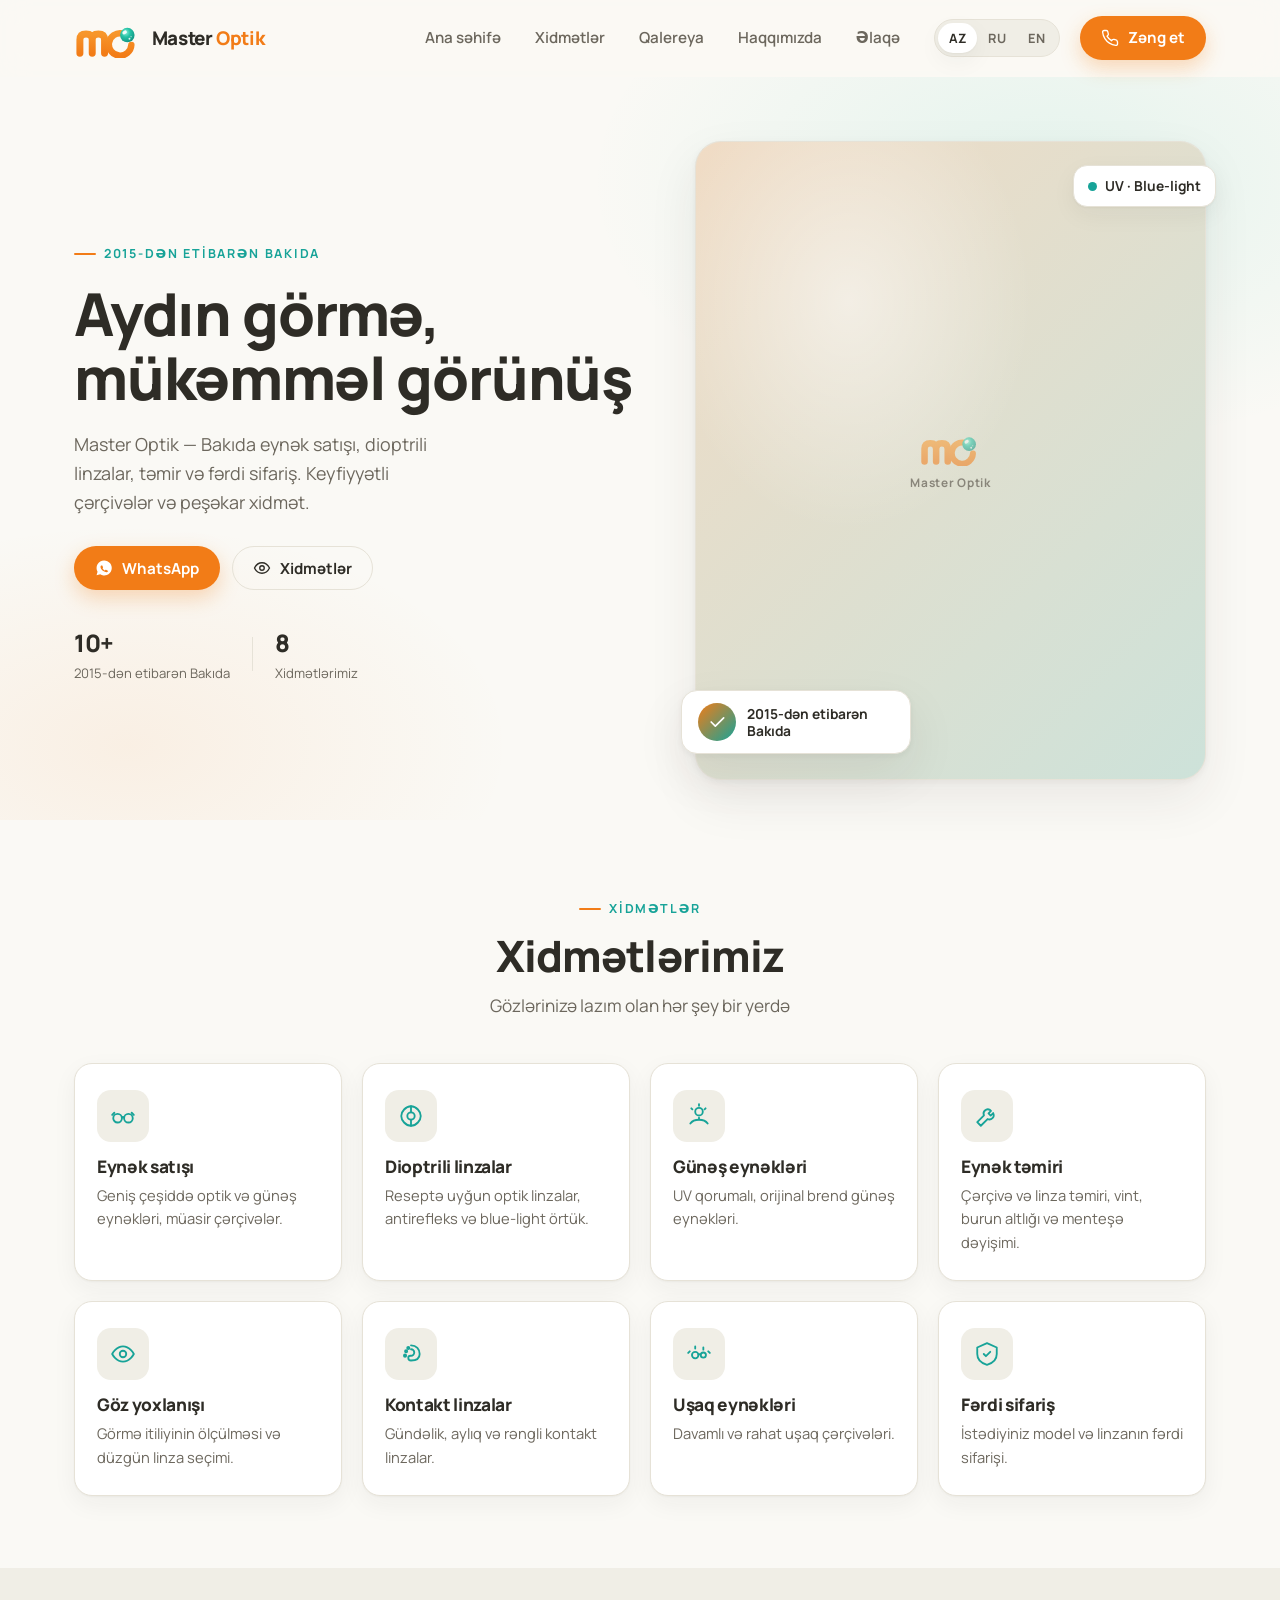
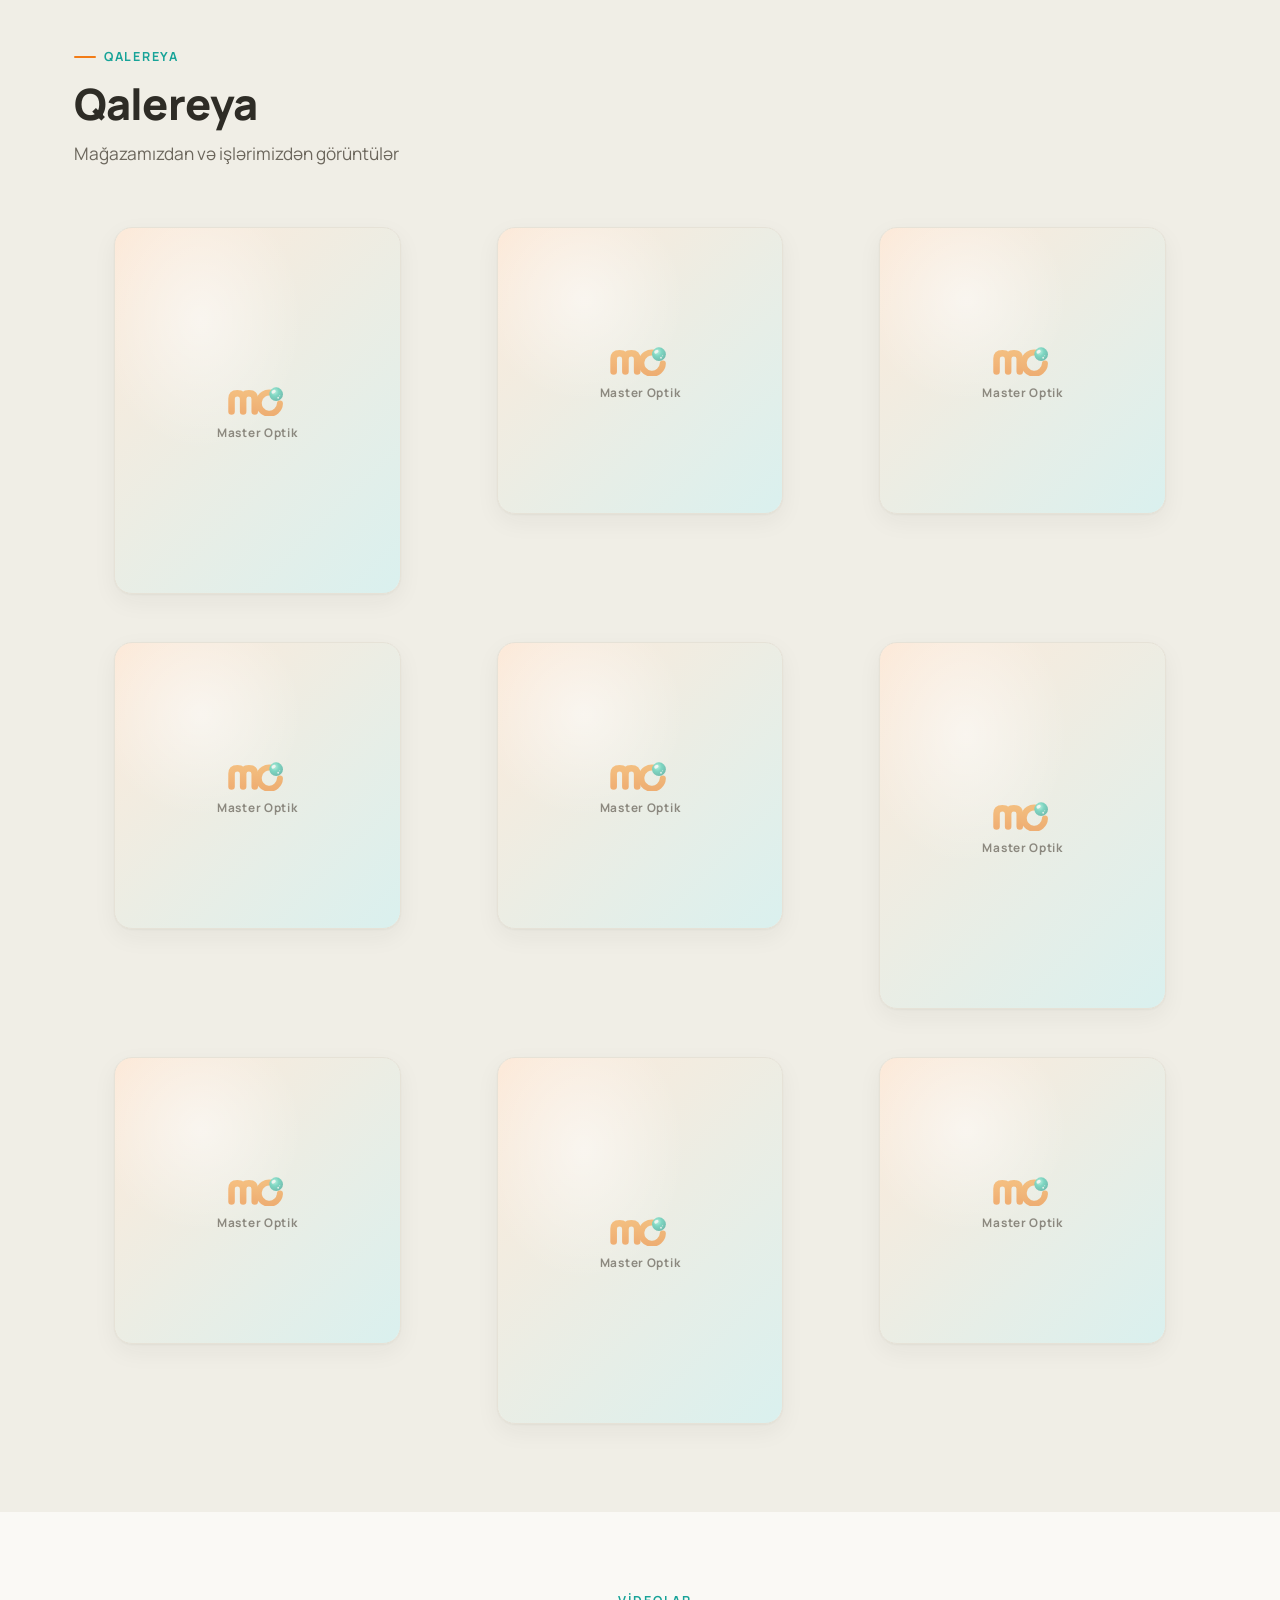
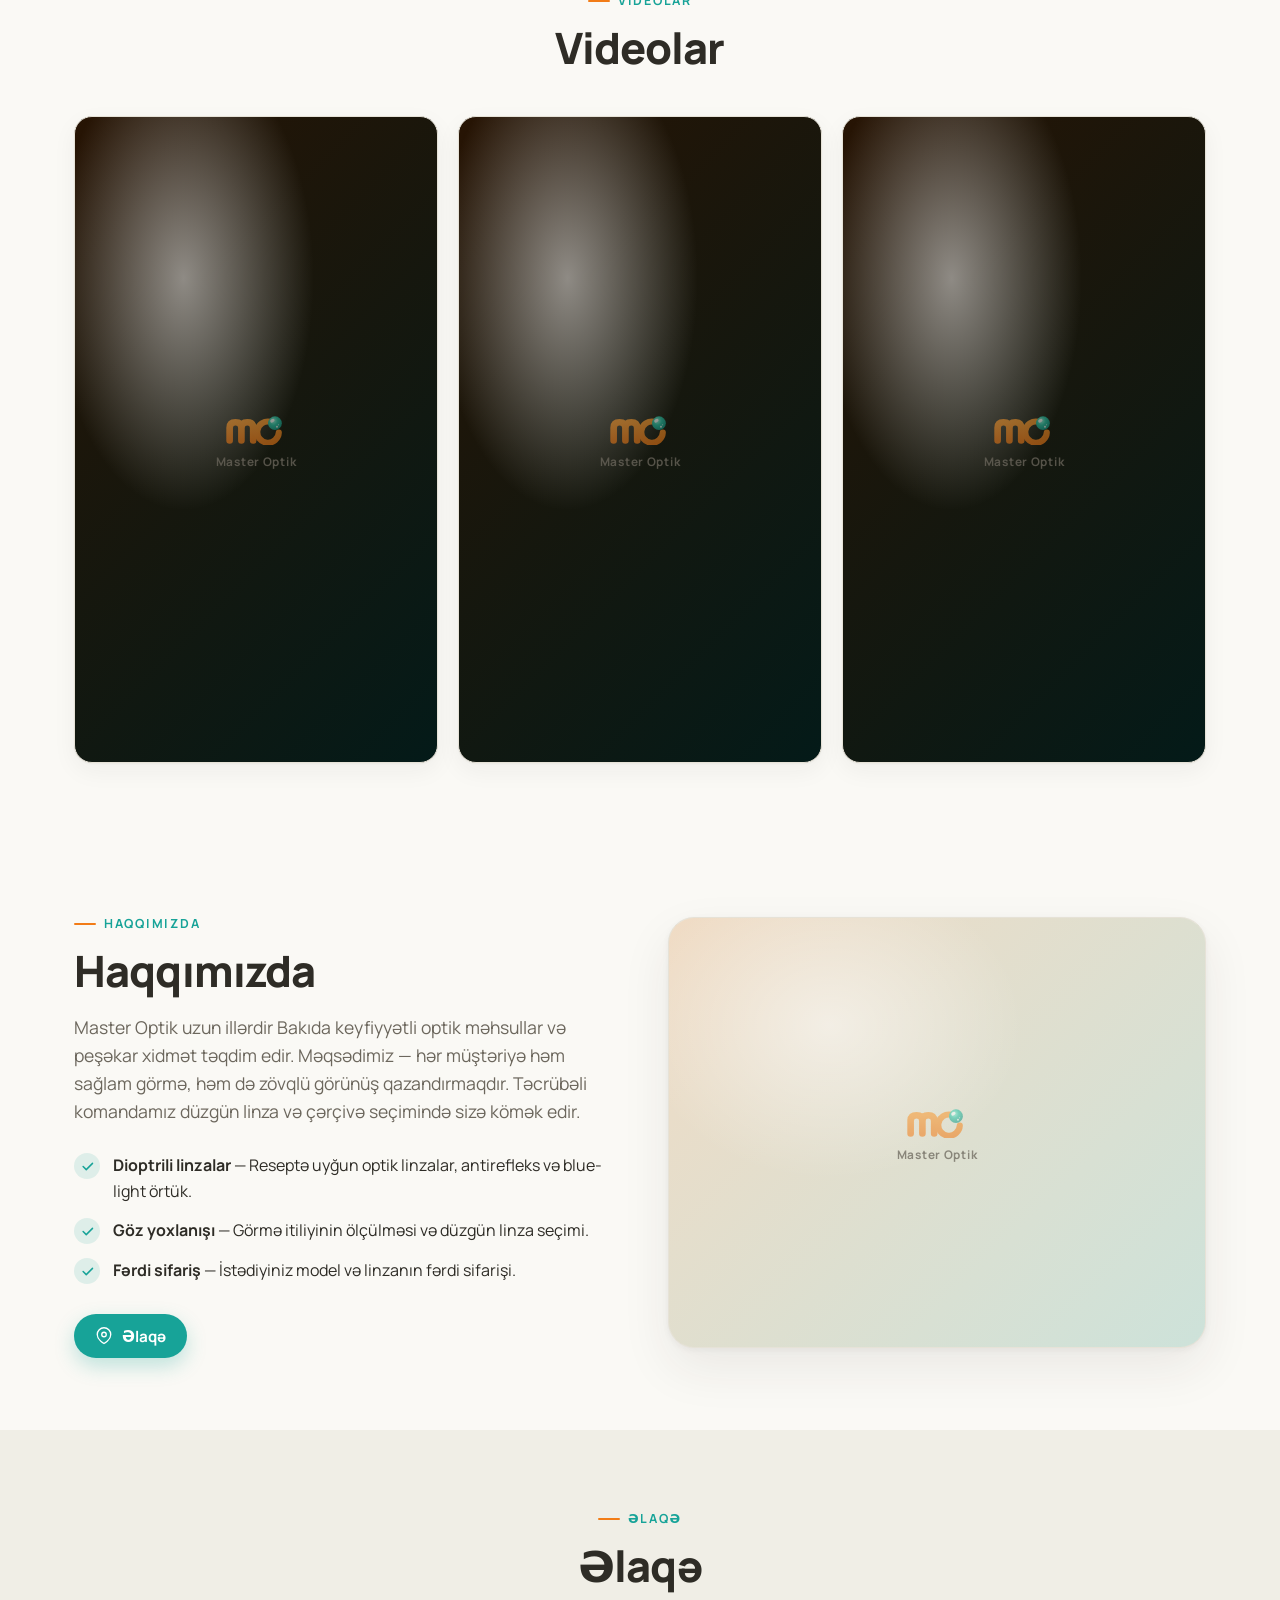
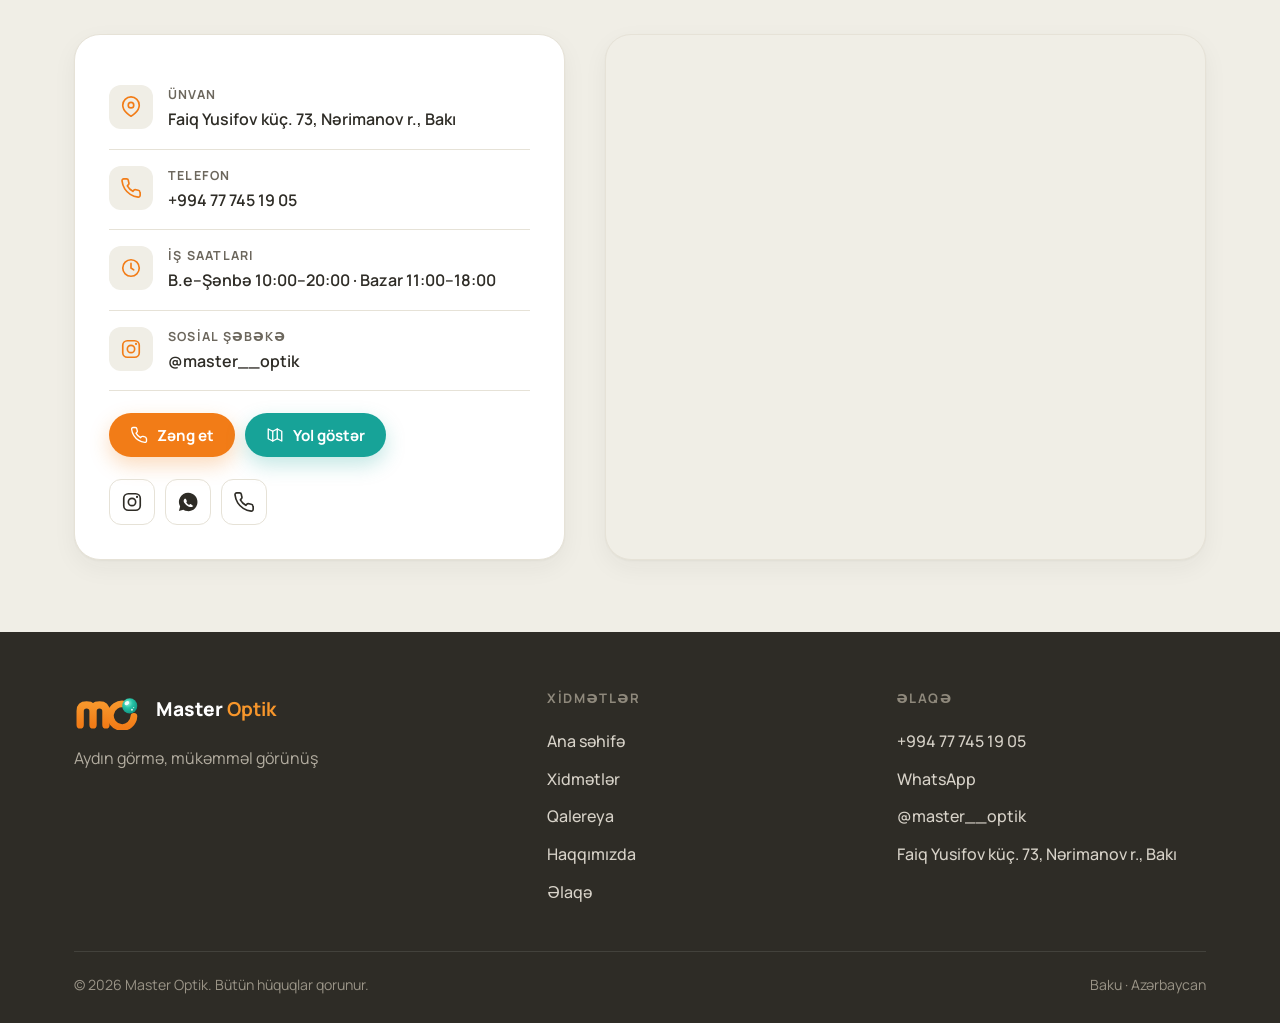
==== d1/index.html @ 8e609824 "Add five trilingual design directions using the new logo Five distinct self-contained designs (d1 wa" ====
<!doctype html>
<html lang="az">
<head>
<meta charset="utf-8">
<meta name="viewport" content="width=device-width, initial-scale=1">
<title>Master Optik — Aydın görmə, mükəmməl görünüş</title>
<meta name="description" content="Master Optik — Bakıda eynək satışı, dioptrili linzalar, təmir və fərdi sifariş.">
<link rel="icon" href="../images/logo.svg" type="image/svg+xml">
<link rel="preconnect" href="https://fonts.googleapis.com">
<link rel="preconnect" href="https://fonts.gstatic.com" crossorigin>
<link href="https://fonts.googleapis.com/css2?family=Manrope:wght@400;500;600;700;800&display=swap" rel="stylesheet">
<style>
  :root{
    --cream:#faf9f5;
    --cream-2:#f0eee6;
    --card:#ffffff;
    --ink:#2e2c26;
    --ink-soft:#6c675d;
    --line:#e6e2d7;
    --orange:#f27c17;
    --orange-2:#f7962b;
    --teal:#17a398;
    --teal-2:#26c3a6;
    --radius:18px;
    --radius-lg:26px;
    --shadow:0 1px 2px rgba(46,44,38,.04), 0 8px 24px rgba(46,44,38,.05);
    --shadow-lg:0 2px 6px rgba(46,44,38,.05), 0 20px 50px rgba(46,44,38,.08);
    --maxw:1180px;
    --ease:cubic-bezier(.22,.61,.36,1);
  }
  *{box-sizing:border-box}
  html{scroll-behavior:smooth}
  body{
    margin:0;
    font-family:"Manrope",system-ui,-apple-system,Segoe UI,Roboto,sans-serif;
    background:var(--cream);
    color:var(--ink);
    line-height:1.6;
    -webkit-font-smoothing:antialiased;
    text-rendering:optimizeLegibility;
    overflow-x:hidden;
  }
  a{color:inherit;text-decoration:none}
  img{max-width:100%;display:block}
  h1,h2,h3{margin:0;font-weight:800;letter-spacing:-.02em;line-height:1.08}
  p{margin:0}
  .wrap{max-width:var(--maxw);margin:0 auto;padding:0 24px}
  .eyebrow{
    display:inline-flex;align-items:center;gap:8px;
    font-size:.78rem;font-weight:700;letter-spacing:.14em;text-transform:uppercase;
    color:var(--teal);
  }
  .eyebrow::before{content:"";width:22px;height:2px;border-radius:2px;background:var(--orange)}
  :focus-visible{outline:3px solid var(--teal);outline-offset:2px;border-radius:6px}

  /* ---------- Buttons ---------- */
  .btn{
    display:inline-flex;align-items:center;gap:9px;
    font-weight:700;font-size:.95rem;
    padding:12px 20px;border-radius:999px;border:1px solid transparent;
    cursor:pointer;transition:transform .25s var(--ease),box-shadow .25s var(--ease),background .25s,color .25s,border-color .25s;
    white-space:nowrap;line-height:1;
  }
  .btn svg{width:18px;height:18px;flex:none}
  .btn-primary{background:var(--orange);color:#fff;box-shadow:0 8px 20px rgba(242,124,23,.28)}
  .btn-primary:hover{background:var(--orange-2);transform:translateY(-2px);box-shadow:0 12px 26px rgba(242,124,23,.34)}
  .btn-ghost{background:transparent;color:var(--ink);border-color:var(--line)}
  .btn-ghost:hover{border-color:var(--teal);color:var(--teal);transform:translateY(-2px)}
  .btn-teal{background:var(--teal);color:#fff;box-shadow:0 8px 20px rgba(23,163,152,.26)}
  .btn-teal:hover{background:var(--teal-2);transform:translateY(-2px)}

  /* ---------- Header ---------- */
  header.site{
    position:sticky;top:0;z-index:100;
    background:rgba(250,249,245,.82);
    backdrop-filter:saturate(180%) blur(14px);
    -webkit-backdrop-filter:saturate(180%) blur(14px);
    border-bottom:1px solid transparent;
    transition:border-color .3s,box-shadow .3s,padding .3s;
  }
  header.site.scrolled{border-color:var(--line);box-shadow:0 4px 20px rgba(46,44,38,.05)}
  .bar{display:flex;align-items:center;gap:20px;height:76px;transition:height .3s var(--ease)}
  header.site.scrolled .bar{height:64px}
  .brand{display:flex;align-items:center;gap:11px;flex:none}
  .brand img{height:40px;width:auto;transition:height .3s var(--ease)}
  header.site.scrolled .brand img{height:34px}
  .brand .name{font-weight:800;font-size:1.18rem;letter-spacing:-.02em}
  .brand .name b{color:var(--orange);font-weight:800}
  nav.main{display:flex;gap:6px;margin-left:auto}
  nav.main a{
    padding:9px 14px;border-radius:999px;font-weight:600;font-size:.95rem;color:var(--ink-soft);
    transition:color .2s,background .2s;
  }
  nav.main a:hover{color:var(--ink);background:var(--cream-2)}
  .langs{display:inline-flex;background:var(--cream-2);border:1px solid var(--line);border-radius:999px;padding:3px}
  .langs button{
    border:0;background:transparent;color:var(--ink-soft);
    font-family:inherit;font-weight:700;font-size:.8rem;letter-spacing:.03em;
    padding:6px 11px;border-radius:999px;cursor:pointer;transition:color .2s,background .2s;
  }
  .langs button[aria-pressed="true"]{background:#fff;color:var(--ink);box-shadow:var(--shadow)}
  .header-cta{display:inline-flex;gap:8px}
  .menu-toggle{display:none;background:transparent;border:1px solid var(--line);border-radius:12px;width:44px;height:44px;cursor:pointer;color:var(--ink)}
  .menu-toggle svg{width:22px;height:22px;margin:auto}

  /* ---------- Hero ---------- */
  .hero{padding:64px 0 40px;position:relative}
  .hero::before{
    content:"";position:absolute;inset:0;z-index:-1;
    background:
      radial-gradient(60% 60% at 82% 14%, rgba(38,195,166,.10), transparent 60%),
      radial-gradient(50% 50% at 10% 90%, rgba(242,124,23,.08), transparent 60%);
  }
  .hero-grid{display:grid;grid-template-columns:1.05fr .95fr;gap:56px;align-items:center}
  .hero h1{font-size:clamp(2.3rem,5vw,3.7rem);margin:18px 0 0}
  .hero .sub{font-size:clamp(1.02rem,1.4vw,1.16rem);color:var(--ink-soft);max-width:34ch;margin:20px 0 0}
  .hero-actions{display:flex;flex-wrap:wrap;gap:12px;margin-top:30px}
  .trust{display:flex;align-items:center;gap:22px;margin-top:34px;flex-wrap:wrap}
  .trust .item{display:flex;flex-direction:column}
  .trust .num{font-size:1.5rem;font-weight:800;letter-spacing:-.02em}
  .trust .lab{font-size:.82rem;color:var(--ink-soft)}
  .trust .divider{width:1px;height:34px;background:var(--line)}

  .hero-figure{position:relative}
  .hero-frame{
    position:relative;border-radius:var(--radius-lg);overflow:hidden;
    background:var(--cream-2);border:1px solid var(--line);box-shadow:var(--shadow-lg);
    aspect-ratio:4/5;
  }
  .hero-frame img{width:100%;height:100%;object-fit:cover}
  .badge{
    position:absolute;left:-14px;bottom:26px;z-index:3;
    background:#fff;border:1px solid var(--line);border-radius:16px;
    padding:12px 16px;box-shadow:var(--shadow-lg);
    display:flex;align-items:center;gap:11px;max-width:230px;
  }
  .badge .dot{width:38px;height:38px;border-radius:50%;flex:none;display:grid;place-items:center;
    background:linear-gradient(135deg,var(--orange),var(--teal));color:#fff}
  .badge .dot svg{width:20px;height:20px}
  .badge .txt{font-size:.86rem;font-weight:700;line-height:1.25}
  .float-chip{
    position:absolute;right:-10px;top:24px;z-index:3;
    background:#fff;border:1px solid var(--line);border-radius:14px;padding:9px 14px;
    box-shadow:var(--shadow);display:flex;align-items:center;gap:8px;font-weight:700;font-size:.86rem;
  }
  .float-chip .g{width:9px;height:9px;border-radius:50%;background:var(--teal)}

  /* ---------- Section shell ---------- */
  section{padding:72px 0}
  .sec-head{max-width:640px;margin-bottom:44px}
  .sec-head h2{font-size:clamp(1.9rem,3.4vw,2.7rem);margin:14px 0 0}
  .sec-head .lead{color:var(--ink-soft);font-size:1.08rem;margin-top:12px}
  .sec-head.center{margin-left:auto;margin-right:auto;text-align:center}
  .sec-head.center .eyebrow{justify-content:center}

  /* ---------- Services ---------- */
  .svc-grid{display:grid;grid-template-columns:repeat(4,1fr);gap:20px}
  .svc{
    background:var(--card);border:1px solid var(--line);border-radius:var(--radius);
    padding:26px 22px;box-shadow:var(--shadow);
    transition:transform .3s var(--ease),box-shadow .3s var(--ease),border-color .3s;
  }
  .svc:hover{transform:translateY(-5px);box-shadow:var(--shadow-lg);border-color:#d9d4c6}
  .svc .ic{
    width:52px;height:52px;border-radius:14px;display:grid;place-items:center;margin-bottom:16px;
    background:var(--cream-2);color:var(--teal);transition:background .3s,color .3s;
  }
  .svc:hover .ic{background:var(--teal);color:#fff}
  .svc:nth-child(4n+2):hover .ic,.svc:nth-child(4n):hover .ic{background:var(--orange)}
  .svc .ic svg{width:26px;height:26px}
  .svc h3{font-size:1.08rem;margin-bottom:7px}
  .svc p{font-size:.92rem;color:var(--ink-soft)}

  /* ---------- Gallery ---------- */
  .gallery{background:var(--cream-2)}
  .g-grid{display:grid;grid-template-columns:repeat(3,1fr);gap:16px}
  .g-item{
    position:relative;border-radius:var(--radius);overflow:hidden;background:#fff;
    border:1px solid var(--line);aspect-ratio:1/1;box-shadow:var(--shadow);
  }
  .g-item:nth-child(1),.g-item:nth-child(6),.g-item:nth-child(8){aspect-ratio:1/1.28}
  .g-item img{width:100%;height:100%;object-fit:cover;transition:transform .55s var(--ease)}
  .g-item:hover img{transform:scale(1.06)}

  /* ---------- Reels ---------- */
  .reels-grid{display:grid;grid-template-columns:repeat(3,1fr);gap:20px}
  .reel{
    position:relative;border-radius:var(--radius);overflow:hidden;background:#000;
    border:1px solid var(--line);aspect-ratio:9/16;box-shadow:var(--shadow);
  }
  .reel video{width:100%;height:100%;object-fit:cover;display:block;background:#000}

  /* ---------- About ---------- */
  .about-grid{display:grid;grid-template-columns:1fr 1fr;gap:56px;align-items:center}
  .about-copy p{color:var(--ink-soft);font-size:1.1rem;margin-top:18px}
  .about-points{display:flex;flex-direction:column;gap:14px;margin-top:28px}
  .about-points .pt{display:flex;gap:13px;align-items:flex-start}
  .about-points .tick{width:26px;height:26px;border-radius:50%;flex:none;display:grid;place-items:center;
    background:rgba(23,163,152,.12);color:var(--teal)}
  .about-points .tick svg{width:15px;height:15px}
  .about-points .pt b{font-weight:700}
  .about-visual{
    border-radius:var(--radius-lg);overflow:hidden;border:1px solid var(--line);
    box-shadow:var(--shadow-lg);aspect-ratio:5/4;background:var(--cream-2);
  }
  .about-visual img{width:100%;height:100%;object-fit:cover}

  /* ---------- Contact ---------- */
  .contact{background:var(--cream-2)}
  .contact-grid{display:grid;grid-template-columns:.9fr 1.1fr;gap:40px;align-items:stretch}
  .contact-card{background:var(--card);border:1px solid var(--line);border-radius:var(--radius-lg);padding:34px;box-shadow:var(--shadow);display:flex;flex-direction:column}
  .info-row{display:flex;gap:15px;padding:16px 0;border-bottom:1px solid var(--line)}
  .info-row:last-of-type{border-bottom:0}
  .info-row .ic{width:44px;height:44px;border-radius:12px;flex:none;display:grid;place-items:center;
    background:var(--cream-2);color:var(--orange)}
  .info-row .ic svg{width:22px;height:22px}
  .info-row .k{font-size:.78rem;text-transform:uppercase;letter-spacing:.1em;color:var(--ink-soft);font-weight:700}
  .info-row .v{font-weight:600;margin-top:2px}
  .info-row .v a:hover{color:var(--teal)}
  .contact-actions{display:flex;gap:10px;flex-wrap:wrap;margin-top:22px}
  .map-wrap{border-radius:var(--radius-lg);overflow:hidden;border:1px solid var(--line);box-shadow:var(--shadow);min-height:420px;background:var(--cream-2)}
  .map-wrap iframe{width:100%;height:100%;min-height:420px;border:0;display:block;filter:grayscale(.15)}
  .socials{display:flex;gap:10px;margin-top:auto;padding-top:22px}
  .socials a{width:46px;height:46px;border-radius:12px;display:grid;place-items:center;border:1px solid var(--line);color:var(--ink);transition:transform .25s var(--ease),color .25s,border-color .25s}
  .socials a:hover{color:var(--teal);border-color:var(--teal);transform:translateY(-3px)}
  .socials a svg{width:22px;height:22px}

  /* ---------- Footer ---------- */
  footer.site{background:var(--ink);color:#e9e6de;padding:56px 0 26px}
  .foot-grid{display:grid;grid-template-columns:1.4fr 1fr 1fr;gap:40px;align-items:start}
  .foot-brand{display:flex;align-items:center;gap:12px;margin-bottom:16px}
  .foot-brand img{height:42px}
  .foot-brand .name{font-weight:800;font-size:1.2rem;color:#fff}
  .foot-brand .name b{color:var(--orange-2)}
  footer.site .tag{color:#b3ada0;max-width:32ch}
  .foot-col h4{font-size:.82rem;text-transform:uppercase;letter-spacing:.12em;color:#8f897c;margin:0 0 14px;font-weight:700}
  .foot-col a{display:block;color:#d7d2c8;padding:6px 0;font-weight:500;transition:color .2s}
  .foot-col a:hover{color:var(--teal-2)}
  .foot-bottom{border-top:1px solid rgba(255,255,255,.1);margin-top:40px;padding-top:22px;
    display:flex;justify-content:space-between;gap:14px;flex-wrap:wrap;color:#9a948780;font-size:.88rem}
  .foot-bottom span{color:#9a9487}

  /* ---------- Placeholder tiles ---------- */
  .ph{
    position:relative;width:100%;height:100%;
    background:linear-gradient(135deg,rgba(242,124,23,.16),rgba(23,163,152,.16));
    display:grid;place-items:center;overflow:hidden;
  }
  .ph::after{content:"";position:absolute;inset:0;background:
    radial-gradient(60% 60% at 30% 25%,rgba(255,255,255,.5),transparent 60%)}
  .ph .pin{position:relative;z-index:1;display:flex;flex-direction:column;align-items:center;gap:8px;padding:16px;text-align:center}
  .ph .pin img{height:38px;width:auto;opacity:.55}
  .ph .pin span{font-size:.74rem;font-weight:700;letter-spacing:.06em;color:var(--ink-soft);opacity:.75}

  /* ---------- Reveal ---------- */
  .reveal{opacity:0;transform:translateY(22px);transition:opacity .7s var(--ease),transform .7s var(--ease)}
  .reveal.in{opacity:1;transform:none}

  /* ---------- Responsive ---------- */
  @media (max-width:980px){
    .hero-grid{grid-template-columns:1fr;gap:40px}
    .hero-figure{max-width:440px;margin:0 auto}
    .about-grid{grid-template-columns:1fr;gap:34px}
    .contact-grid{grid-template-columns:1fr}
    .svc-grid{grid-template-columns:repeat(2,1fr)}
    .foot-grid{grid-template-columns:1fr 1fr}
  }
  @media (max-width:820px){
    nav.main,.header-cta{display:none}
    nav.main.open{
      display:flex;flex-direction:column;position:absolute;top:100%;left:0;right:0;
      background:var(--cream);border-bottom:1px solid var(--line);padding:14px 24px 20px;gap:4px;
      box-shadow:0 20px 40px rgba(46,44,38,.1);
    }
    nav.main.open a{padding:12px 14px}
    .menu-toggle{display:grid;place-items:center;margin-left:auto}
    .bar{gap:12px}
  }
  @media (max-width:560px){
    .wrap{padding:0 18px}
    section{padding:52px 0}
    .hero{padding:40px 0 20px}
    .svc-grid{grid-template-columns:1fr}
    .g-grid{grid-template-columns:repeat(2,1fr)}
    .g-item:nth-child(1),.g-item:nth-child(6),.g-item:nth-child(8){aspect-ratio:1/1}
    .reels-grid{grid-template-columns:1fr;max-width:320px;margin:0 auto}
    .foot-grid{grid-template-columns:1fr}
    .trust{gap:16px}
    .badge{left:0}
    .brand .name{display:none}
  }
  @media (prefers-reduced-motion:reduce){
    *{scroll-behavior:auto!important}
    .reveal{opacity:1!important;transform:none!important;transition:none!important}
    .btn:hover,.svc:hover,.g-item:hover img,.socials a:hover{transform:none!important}
    .g-item:hover img{transform:none}
  }
</style>
</head>
<body>

<!-- ============ HEADER ============ -->
<header class="site" id="siteHeader">
  <div class="wrap">
    <div class="bar" style="position:relative">
      <a class="brand" href="#home" aria-label="Master Optik">
        <img src="../images/logo.svg" alt="" width="60" height="36">
        <span class="name">Master&nbsp;<b>Optik</b></span>
      </a>

      <nav class="main" id="nav" aria-label="Main">
        <a href="#home" data-i18n="nav_home">Ana səhifə</a>
        <a href="#services" data-i18n="nav_services">Xidmətlər</a>
        <a href="#gallery" data-i18n="nav_gallery">Qalereya</a>
        <a href="#about" data-i18n="nav_about">Haqqımızda</a>
        <a href="#contact" data-i18n="nav_contact">Əlaqə</a>
      </nav>

      <div class="langs" role="group" aria-label="Language">
        <button type="button" data-lang="az" data-i18n="lang_name">AZ</button>
        <button type="button" data-lang="ru" data-i18n="lang_name">RU</button>
        <button type="button" data-lang="en" data-i18n="lang_name">EN</button>
      </div>

      <div class="header-cta">
        <a class="btn btn-primary" href="tel:+994777451905">
          <svg viewBox="0 0 24 24" fill="none" stroke="currentColor" stroke-width="1.8" stroke-linecap="round" stroke-linejoin="round"><path d="M22 16.9v3a2 2 0 0 1-2.2 2 19.8 19.8 0 0 1-8.6-3 19.5 19.5 0 0 1-6-6 19.8 19.8 0 0 1-3-8.6A2 2 0 0 1 4.1 2h3a2 2 0 0 1 2 1.7c.1.9.3 1.8.6 2.6a2 2 0 0 1-.5 2.1L8 9.6a16 16 0 0 0 6 6l1.2-1.2a2 2 0 0 1 2.1-.5c.8.3 1.7.5 2.6.6a2 2 0 0 1 1.7 2Z"/></svg>
          <span data-i18n="cta_call">Zəng et</span>
        </a>
      </div>

      <button class="menu-toggle" id="menuToggle" aria-label="Menu" aria-expanded="false" aria-controls="nav">
        <svg viewBox="0 0 24 24" fill="none" stroke="currentColor" stroke-width="2" stroke-linecap="round"><path d="M4 7h16M4 12h16M4 17h16"/></svg>
      </button>
    </div>
  </div>
</header>

<main>
<!-- ============ HERO ============ -->
<section class="hero" id="home">
  <div class="wrap">
    <div class="hero-grid">
      <div class="hero-copy reveal">
        <span class="eyebrow" data-i18n="hero_badge">2015-dən etibarən Bakıda</span>
        <h1 data-i18n="hero_title">Aydın görmə, mükəmməl görünüş</h1>
        <p class="sub" data-i18n="hero_sub">Master Optik — Bakıda eynək satışı, dioptrili linzalar, təmir və fərdi sifariş. Keyfiyyətli çərçivələr və peşəkar xidmət.</p>
        <div class="hero-actions">
          <a class="btn btn-primary" href="https://wa.me/994777451905" target="_blank" rel="noopener">
            <svg viewBox="0 0 24 24" fill="currentColor"><path d="M12 2a10 10 0 0 0-8.6 15l-1.3 4.7 4.8-1.3A10 10 0 1 0 12 2Zm5.9 14.1c-.2.7-1.4 1.3-2 1.4-.5.1-1.2.1-1.9-.1-.4-.1-1-.3-1.7-.6a10.6 10.6 0 0 1-4.1-3.6c-.3-.4-.9-1.3-.9-2.4s.6-1.7.8-2c.2-.2.4-.3.7-.3h.5c.2 0 .4 0 .6.5l.8 1.9c.1.2.1.3 0 .5l-.4.6c-.1.2-.3.3-.1.6.5.9 1 1.4 1.7 1.9.4.3.7.5 1.1.7.2.1.4.1.5-.1l.6-.7c.2-.2.3-.2.6-.1l1.8.9c.3.1.4.2.5.3.1.3.1.7-.1 1.2Z"/></svg>
            <span data-i18n="cta_whatsapp">WhatsApp</span>
          </a>
          <a class="btn btn-ghost" href="#services">
            <svg viewBox="0 0 24 24" fill="none" stroke="currentColor" stroke-width="1.8" stroke-linecap="round" stroke-linejoin="round"><circle cx="12" cy="12" r="3"/><path d="M2 12s3.5-7 10-7 10 7 10 7-3.5 7-10 7-10-7-10-7Z"/></svg>
            <span data-i18n="cta_services">Xidmətlər</span>
          </a>
        </div>
        <div class="trust">
          <div class="item"><span class="num">10+</span><span class="lab" data-i18n="hero_badge">2015-dən etibarən Bakıda</span></div>
          <div class="divider" aria-hidden="true"></div>
          <div class="item"><span class="num">8</span><span class="lab" data-i18n="services_title">Xidmətlərimiz</span></div>
        </div>
      </div>

      <div class="hero-figure reveal">
        <div class="hero-frame">
          <img src="../images/hero.jpg" alt="" loading="eager" data-ph="hero">
        </div>
        <div class="badge">
          <span class="dot"><svg viewBox="0 0 24 24" fill="none" stroke="currentColor" stroke-width="2" stroke-linecap="round" stroke-linejoin="round"><path d="m5 12 5 5L20 7"/></svg></span>
          <span class="txt" data-i18n="hero_badge">2015-dən etibarən Bakıda</span>
        </div>
        <div class="float-chip"><span class="g"></span>UV · Blue-light</div>
      </div>
    </div>
  </div>
</section>

<!-- ============ SERVICES ============ -->
<section id="services">
  <div class="wrap">
    <div class="sec-head center reveal">
      <span class="eyebrow" data-i18n="nav_services">Xidmətlər</span>
      <h2 data-i18n="services_title">Xidmətlərimiz</h2>
      <p class="lead" data-i18n="services_sub">Gözlərinizə lazım olan hər şey bir yerdə</p>
    </div>
    <div class="svc-grid" id="svcGrid"></div>
  </div>
</section>

<!-- ============ GALLERY ============ -->
<section class="gallery" id="gallery">
  <div class="wrap">
    <div class="sec-head reveal">
      <span class="eyebrow" data-i18n="nav_gallery">Qalereya</span>
      <h2 data-i18n="gallery_title">Qalereya</h2>
      <p class="lead" data-i18n="gallery_sub">Mağazamızdan və işlərimizdən görüntülər</p>
    </div>
    <div class="g-grid reveal" id="galleryGrid"></div>
  </div>
</section>

<!-- ============ REELS ============ -->
<section id="reels">
  <div class="wrap">
    <div class="sec-head center reveal">
      <span class="eyebrow" data-i18n="reels_title">Videolar</span>
      <h2 data-i18n="reels_title">Videolar</h2>
    </div>
    <div class="reels-grid reveal" id="reelsGrid"></div>
  </div>
</section>

<!-- ============ ABOUT ============ -->
<section class="gallery" id="about" style="background:var(--cream)">
  <div class="wrap">
    <div class="about-grid">
      <div class="about-copy reveal">
        <span class="eyebrow" data-i18n="nav_about">Haqqımızda</span>
        <h2 data-i18n="about_title" style="font-size:clamp(1.9rem,3.4vw,2.7rem);margin-top:14px">Haqqımızda</h2>
        <p data-i18n="about_p">Master Optik uzun illərdir Bakıda keyfiyyətli optik məhsullar və peşəkar xidmət təqdim edir.</p>
        <div class="about-points">
          <div class="pt"><span class="tick"><svg viewBox="0 0 24 24" fill="none" stroke="currentColor" stroke-width="2.4" stroke-linecap="round" stroke-linejoin="round"><path d="m5 12 5 5L20 7"/></svg></span><span><b data-i18n="svc2_t">Dioptrili linzalar</b> — <span data-i18n="svc2_d">Reseptə uyğun optik linzalar, antirefleks və blue-light örtük.</span></span></div>
          <div class="pt"><span class="tick"><svg viewBox="0 0 24 24" fill="none" stroke="currentColor" stroke-width="2.4" stroke-linecap="round" stroke-linejoin="round"><path d="m5 12 5 5L20 7"/></svg></span><span><b data-i18n="svc5_t">Göz yoxlanışı</b> — <span data-i18n="svc5_d">Görmə itiliyinin ölçülməsi və düzgün linza seçimi.</span></span></div>
          <div class="pt"><span class="tick"><svg viewBox="0 0 24 24" fill="none" stroke="currentColor" stroke-width="2.4" stroke-linecap="round" stroke-linejoin="round"><path d="m5 12 5 5L20 7"/></svg></span><span><b data-i18n="svc8_t">Fərdi sifariş</b> — <span data-i18n="svc8_d">İstədiyiniz model və linzanın fərdi sifarişi.</span></span></div>
        </div>
        <div class="hero-actions">
          <a class="btn btn-teal" href="#contact">
            <svg viewBox="0 0 24 24" fill="none" stroke="currentColor" stroke-width="1.8" stroke-linecap="round" stroke-linejoin="round"><path d="M21 10c0 7-9 12-9 12s-9-5-9-12a9 9 0 0 1 18 0Z"/><circle cx="12" cy="10" r="3"/></svg>
            <span data-i18n="nav_contact">Əlaqə</span>
          </a>
        </div>
      </div>
      <div class="about-visual reveal">
        <img src="../images/02.jpg" alt="" loading="lazy" data-ph="about">
      </div>
    </div>
  </div>
</section>

<!-- ============ CONTACT ============ -->
<section class="contact" id="contact">
  <div class="wrap">
    <div class="sec-head center reveal">
      <span class="eyebrow" data-i18n="nav_contact">Əlaqə</span>
      <h2 data-i18n="contact_title">Əlaqə</h2>
    </div>
    <div class="contact-grid">
      <div class="contact-card reveal">
        <div class="info-row">
          <span class="ic"><svg viewBox="0 0 24 24" fill="none" stroke="currentColor" stroke-width="1.8" stroke-linecap="round" stroke-linejoin="round"><path d="M21 10c0 7-9 12-9 12s-9-5-9-12a9 9 0 0 1 18 0Z"/><circle cx="12" cy="10" r="3"/></svg></span>
          <div><div class="k" data-i18n="contact_addr_l">Ünvan</div><div class="v" data-i18n="addr_v">Faiq Yusifov küç. 73, Nərimanov r., Bakı</div></div>
        </div>
        <div class="info-row">
          <span class="ic"><svg viewBox="0 0 24 24" fill="none" stroke="currentColor" stroke-width="1.8" stroke-linecap="round" stroke-linejoin="round"><path d="M22 16.9v3a2 2 0 0 1-2.2 2 19.8 19.8 0 0 1-8.6-3 19.5 19.5 0 0 1-6-6 19.8 19.8 0 0 1-3-8.6A2 2 0 0 1 4.1 2h3a2 2 0 0 1 2 1.7c.1.9.3 1.8.6 2.6a2 2 0 0 1-.5 2.1L8 9.6a16 16 0 0 0 6 6l1.2-1.2a2 2 0 0 1 2.1-.5c.8.3 1.7.5 2.6.6a2 2 0 0 1 1.7 2Z"/></svg></span>
          <div><div class="k" data-i18n="contact_phone_l">Telefon</div><div class="v"><a href="tel:+994777451905">+994 77 745 19 05</a></div></div>
        </div>
        <div class="info-row">
          <span class="ic"><svg viewBox="0 0 24 24" fill="none" stroke="currentColor" stroke-width="1.8" stroke-linecap="round" stroke-linejoin="round"><circle cx="12" cy="12" r="9"/><path d="M12 7v5l3 2"/></svg></span>
          <div><div class="k" data-i18n="contact_hours_l">İş saatları</div><div class="v" data-i18n="hours_v">B.e–Şənbə 10:00–20:00 · Bazar 11:00–18:00</div></div>
        </div>
        <div class="info-row">
          <span class="ic"><svg viewBox="0 0 24 24" fill="none" stroke="currentColor" stroke-width="1.8" stroke-linecap="round" stroke-linejoin="round"><rect x="3" y="3" width="18" height="18" rx="5"/><circle cx="12" cy="12" r="4"/><circle cx="17.5" cy="6.5" r="1.2" fill="currentColor" stroke="none"/></svg></span>
          <div><div class="k" data-i18n="contact_social_l">Sosial şəbəkə</div><div class="v"><a href="https://instagram.com/master__optik" target="_blank" rel="noopener">@master__optik</a></div></div>
        </div>
        <div class="contact-actions">
          <a class="btn btn-primary" href="tel:+994777451905">
            <svg viewBox="0 0 24 24" fill="none" stroke="currentColor" stroke-width="1.8" stroke-linecap="round" stroke-linejoin="round"><path d="M22 16.9v3a2 2 0 0 1-2.2 2 19.8 19.8 0 0 1-8.6-3 19.5 19.5 0 0 1-6-6 19.8 19.8 0 0 1-3-8.6A2 2 0 0 1 4.1 2h3a2 2 0 0 1 2 1.7c.1.9.3 1.8.6 2.6a2 2 0 0 1-.5 2.1L8 9.6a16 16 0 0 0 6 6l1.2-1.2a2 2 0 0 1 2.1-.5c.8.3 1.7.5 2.6.6a2 2 0 0 1 1.7 2Z"/></svg>
            <span data-i18n="cta_call">Zəng et</span>
          </a>
          <a class="btn btn-teal" href="https://maps.google.com/maps?q=Faiq%20Yusifov%2073%20Baku" target="_blank" rel="noopener">
            <svg viewBox="0 0 24 24" fill="none" stroke="currentColor" stroke-width="1.8" stroke-linecap="round" stroke-linejoin="round"><path d="M9 20 3 17V4l6 3 6-3 6 3v13l-6-3-6 3Z"/><path d="M9 7v13M15 4v13"/></svg>
            <span data-i18n="cta_directions">Yol göstər</span>
          </a>
        </div>
        <div class="socials">
          <a href="https://instagram.com/master__optik" target="_blank" rel="noopener" aria-label="Instagram" data-i18n-attr="aria-label:contact_social_l">
            <svg viewBox="0 0 24 24" fill="none" stroke="currentColor" stroke-width="1.8"><rect x="3" y="3" width="18" height="18" rx="5"/><circle cx="12" cy="12" r="4"/><circle cx="17.5" cy="6.5" r="1.2" fill="currentColor" stroke="none"/></svg>
          </a>
          <a href="https://wa.me/994777451905" target="_blank" rel="noopener" aria-label="WhatsApp">
            <svg viewBox="0 0 24 24" fill="currentColor"><path d="M12 2a10 10 0 0 0-8.6 15l-1.3 4.7 4.8-1.3A10 10 0 1 0 12 2Zm5.9 14.1c-.2.7-1.4 1.3-2 1.4-.5.1-1.2.1-1.9-.1-.4-.1-1-.3-1.7-.6a10.6 10.6 0 0 1-4.1-3.6c-.3-.4-.9-1.3-.9-2.4s.6-1.7.8-2c.2-.2.4-.3.7-.3h.5c.2 0 .4 0 .6.5l.8 1.9c.1.2.1.3 0 .5l-.4.6c-.1.2-.3.3-.1.6.5.9 1 1.4 1.7 1.9.4.3.7.5 1.1.7.2.1.4.1.5-.1l.6-.7c.2-.2.3-.2.6-.1l1.8.9c.3.1.4.2.5.3.1.3.1.7-.1 1.2Z"/></svg>
          </a>
          <a href="tel:+994777451905" aria-label="Call" data-i18n-attr="aria-label:cta_call">
            <svg viewBox="0 0 24 24" fill="none" stroke="currentColor" stroke-width="1.8" stroke-linecap="round" stroke-linejoin="round"><path d="M22 16.9v3a2 2 0 0 1-2.2 2 19.8 19.8 0 0 1-8.6-3 19.5 19.5 0 0 1-6-6 19.8 19.8 0 0 1-3-8.6A2 2 0 0 1 4.1 2h3a2 2 0 0 1 2 1.7c.1.9.3 1.8.6 2.6a2 2 0 0 1-.5 2.1L8 9.6a16 16 0 0 0 6 6l1.2-1.2a2 2 0 0 1 2.1-.5c.8.3 1.7.5 2.6.6a2 2 0 0 1 1.7 2Z"/></svg>
          </a>
        </div>
      </div>
      <div class="map-wrap reveal">
        <iframe src="https://maps.google.com/maps?q=Faiq%20Yusifov%2073%20Baku&output=embed" title="Master Optik — Google Maps" loading="lazy" referrerpolicy="no-referrer-when-downgrade"></iframe>
      </div>
    </div>
  </div>
</section>
</main>

<!-- ============ FOOTER ============ -->
<footer class="site">
  <div class="wrap">
    <div class="foot-grid">
      <div>
        <div class="foot-brand">
          <img src="../images/logo.svg" alt="Master Optik" width="70" height="42">
          <span class="name">Master&nbsp;<b>Optik</b></span>
        </div>
        <p class="tag" data-i18n="footer_tag">Aydın görmə, mükəmməl görünüş</p>
      </div>
      <div class="foot-col">
        <h4 data-i18n="nav_services">Xidmətlər</h4>
        <a href="#home" data-i18n="nav_home">Ana səhifə</a>
        <a href="#services" data-i18n="nav_services">Xidmətlər</a>
        <a href="#gallery" data-i18n="nav_gallery">Qalereya</a>
        <a href="#about" data-i18n="nav_about">Haqqımızda</a>
        <a href="#contact" data-i18n="nav_contact">Əlaqə</a>
      </div>
      <div class="foot-col">
        <h4 data-i18n="contact_title">Əlaqə</h4>
        <a href="tel:+994777451905">+994 77 745 19 05</a>
        <a href="https://wa.me/994777451905" target="_blank" rel="noopener">WhatsApp</a>
        <a href="https://instagram.com/master__optik" target="_blank" rel="noopener">@master__optik</a>
        <a href="https://maps.google.com/maps?q=Faiq%20Yusifov%2073%20Baku" target="_blank" rel="noopener" data-i18n="addr_v">Faiq Yusifov küç. 73, Nərimanov r., Bakı</a>
      </div>
    </div>
    <div class="foot-bottom">
      <span>© 2026 Master Optik. <span data-i18n="rights">Bütün hüquqlar qorunur</span>.</span>
      <span>Baku · Azərbaycan</span>
    </div>
  </div>
</footer>

<script>
const I18N = {
  az: {
    lang_name:"AZ",
    nav_home:"Ana səhifə", nav_services:"Xidmətlər", nav_gallery:"Qalereya", nav_about:"Haqqımızda", nav_contact:"Əlaqə",
    cta_call:"Zəng et", cta_whatsapp:"WhatsApp", cta_directions:"Yol göstər", cta_services:"Xidmətlər",
    hero_title:"Aydın görmə, mükəmməl görünüş",
    hero_sub:"Master Optik — Bakıda eynək satışı, dioptrili linzalar, təmir və fərdi sifariş. Keyfiyyətli çərçivələr və peşəkar xidmət.",
    hero_badge:"2015-dən etibarən Bakıda",
    services_title:"Xidmətlərimiz",
    services_sub:"Gözlərinizə lazım olan hər şey bir yerdə",
    svc1_t:"Eynək satışı", svc1_d:"Geniş çeşiddə optik və günəş eynəkləri, müasir çərçivələr.",
    svc2_t:"Dioptrili linzalar", svc2_d:"Reseptə uyğun optik linzalar, antirefleks və blue-light örtük.",
    svc3_t:"Günəş eynəkləri", svc3_d:"UV qorumalı, orijinal brend günəş eynəkləri.",
    svc4_t:"Eynək təmiri", svc4_d:"Çərçivə və linza təmiri, vint, burun altlığı və menteşə dəyişimi.",
    svc5_t:"Göz yoxlanışı", svc5_d:"Görmə itiliyinin ölçülməsi və düzgün linza seçimi.",
    svc6_t:"Kontakt linzalar", svc6_d:"Gündəlik, aylıq və rəngli kontakt linzalar.",
    svc7_t:"Uşaq eynəkləri", svc7_d:"Davamlı və rahat uşaq çərçivələri.",
    svc8_t:"Fərdi sifariş", svc8_d:"İstədiyiniz model və linzanın fərdi sifarişi.",
    gallery_title:"Qalereya", gallery_sub:"Mağazamızdan və işlərimizdən görüntülər",
    reels_title:"Videolar",
    about_title:"Haqqımızda",
    about_p:"Master Optik uzun illərdir Bakıda keyfiyyətli optik məhsullar və peşəkar xidmət təqdim edir. Məqsədimiz — hər müştəriyə həm sağlam görmə, həm də zövqlü görünüş qazandırmaqdır. Təcrübəli komandamız düzgün linza və çərçivə seçimində sizə kömək edir.",
    contact_title:"Əlaqə", contact_addr_l:"Ünvan", contact_phone_l:"Telefon", contact_hours_l:"İş saatları", contact_social_l:"Sosial şəbəkə",
    hours_v:"B.e–Şənbə 10:00–20:00 · Bazar 11:00–18:00",
    addr_v:"Faiq Yusifov küç. 73, Nərimanov r., Bakı",
    footer_tag:"Aydın görmə, mükəmməl görünüş",
    rights:"Bütün hüquqlar qorunur"
  },
  ru: {
    lang_name:"RU",
    nav_home:"Главная", nav_services:"Услуги", nav_gallery:"Галерея", nav_about:"О нас", nav_contact:"Контакты",
    cta_call:"Позвонить", cta_whatsapp:"WhatsApp", cta_directions:"Маршрут", cta_services:"Услуги",
    hero_title:"Чёткое зрение, безупречный образ",
    hero_sub:"Master Optik — продажа очков, диоптрийные линзы, ремонт и индивидуальный заказ в Баку. Качественные оправы и профессиональный сервис.",
    hero_badge:"В Баку с 2015 года",
    services_title:"Наши услуги",
    services_sub:"Всё для ваших глаз в одном месте",
    svc1_t:"Продажа очков", svc1_d:"Большой выбор оптических и солнцезащитных очков, современные оправы.",
    svc2_t:"Диоптрийные линзы", svc2_d:"Линзы по рецепту, антибликовое и blue-light покрытие.",
    svc3_t:"Солнцезащитные очки", svc3_d:"Оригинальные брендовые очки с UV-защитой.",
    svc4_t:"Ремонт очков", svc4_d:"Ремонт оправ и линз, замена винтов, носоупоров и петель.",
    svc5_t:"Проверка зрения", svc5_d:"Измерение остроты зрения и подбор правильных линз.",
    svc6_t:"Контактные линзы", svc6_d:"Однодневные, месячные и цветные контактные линзы.",
    svc7_t:"Детские очки", svc7_d:"Прочные и удобные детские оправы.",
    svc8_t:"Индивидуальный заказ", svc8_d:"Индивидуальный заказ нужной модели и линз.",
    gallery_title:"Галерея", gallery_sub:"Кадры из нашего магазина и работ",
    reels_title:"Видео",
    about_title:"О нас",
    about_p:"Master Optik уже много лет предлагает в Баку качественную оптику и профессиональный сервис. Наша цель — обеспечить каждому клиенту и здоровое зрение, и стильный образ. Опытная команда поможет подобрать правильные линзы и оправу.",
    contact_title:"Контакты", contact_addr_l:"Адрес", contact_phone_l:"Телефон", contact_hours_l:"Часы работы", contact_social_l:"Соцсети",
    hours_v:"Пн–Сб 10:00–20:00 · Вс 11:00–18:00",
    addr_v:"ул. Фаига Юсифова 73, Наримановский р-н, Баку",
    footer_tag:"Чёткое зрение, безупречный образ",
    rights:"Все права защищены"
  },
  en: {
    lang_name:"EN",
    nav_home:"Home", nav_services:"Services", nav_gallery:"Gallery", nav_about:"About", nav_contact:"Contact",
    cta_call:"Call", cta_whatsapp:"WhatsApp", cta_directions:"Directions", cta_services:"Services",
    hero_title:"Clear vision, perfect look",
    hero_sub:"Master Optik — eyewear, prescription lenses, repairs and custom orders in Baku. Quality frames and professional service.",
    hero_badge:"In Baku since 2015",
    services_title:"Our services",
    services_sub:"Everything your eyes need, in one place",
    svc1_t:"Eyewear sales", svc1_d:"A wide range of optical and sunglasses with modern frames.",
    svc2_t:"Prescription lenses", svc2_d:"Lenses to prescription with anti-reflective and blue-light coating.",
    svc3_t:"Sunglasses", svc3_d:"Genuine branded sunglasses with UV protection.",
    svc4_t:"Eyewear repair", svc4_d:"Frame and lens repair, screw, nose-pad and hinge replacement.",
    svc5_t:"Vision test", svc5_d:"Visual acuity measurement and correct lens selection.",
    svc6_t:"Contact lenses", svc6_d:"Daily, monthly and colored contact lenses.",
    svc7_t:"Kids' eyewear", svc7_d:"Durable and comfortable frames for children.",
    svc8_t:"Custom orders", svc8_d:"Custom order of the model and lenses you want.",
    gallery_title:"Gallery", gallery_sub:"Shots from our store and our work",
    reels_title:"Videos",
    about_title:"About us",
    about_p:"For many years Master Optik has offered quality optics and professional service in Baku. Our goal is to give every customer both healthy vision and a stylish look. Our experienced team helps you pick the right lenses and frames.",
    contact_title:"Contact", contact_addr_l:"Address", contact_phone_l:"Phone", contact_hours_l:"Opening hours", contact_social_l:"Social",
    hours_v:"Mon–Sat 10:00–20:00 · Sun 11:00–18:00",
    addr_v:"73 Faig Yusifov str., Narimanov dist., Baku",
    footer_tag:"Clear vision, perfect look",
    rights:"All rights reserved"
  }
};

/* ---------- Service icons (stroke-based) ---------- */
const SVC_ICONS = {
  1:'<circle cx="7" cy="14" r="4"/><circle cx="17" cy="14" r="4"/><path d="M11 13.5c.6-.6 1.4-.6 2 0M2 11l2-2M22 11l-2-2"/>',
  2:'<path d="M12 3C7 3 3 8 3 12s4 9 9 9 9-5 9-9-4-9-9-9Z"/><circle cx="12" cy="12" r="3.4"/><path d="M12 3v5.6M12 15.4V21"/>',
  3:'<circle cx="12" cy="8" r="3.5"/><path d="M12 1v1.5M12 13.5V15M4.9 4.9l1 1M18.1 4.9l-1 1"/><path d="M4 19c1.8-2.6 5-3.5 8-3.5s6.2.9 8 3.5"/>',
  4:'<path d="M14.7 6.3a4 4 0 0 0-5.5 5.2L3 17.7 6.3 21l6.2-6.2a4 4 0 0 0 5.2-5.5l-2.3 2.3-2-2 2.3-2.3Z"/>',
  5:'<path d="M2 12s3.6-7 10-7 10 7 10 7-3.6 7-10 7-10-7-10-7Z"/><circle cx="12" cy="12" r="3"/>',
  6:'<path d="M12 4c5 0 8 3.6 8 8s-3 6-8 6c-1.6 0-2.5-1-2.5-2.6 0-1.2 1-1.8 2-1.8H12a3 3 0 0 0 0-6"/><circle cx="7.5" cy="9.5" r="1"/><circle cx="6.5" cy="13.5" r="1"/><circle cx="9.5" cy="6.5" r="1"/>',
  7:'<circle cx="8.5" cy="13" r="3"/><circle cx="16" cy="13" r="2.4"/><path d="M11.5 12.5c.5-.5 1.2-.5 1.7 0M2 11l1.5-1.5M22 11l-1.5-1.5M8.5 5v2M16 6v2"/>',
  8:'<path d="M12 2 3 6v6c0 5 3.8 8.5 9 10 5.2-1.5 9-5 9-10V6l-9-4Z"/><path d="m9 12 2 2 4-4"/>'
};

const langButtons = document.querySelectorAll('.langs [data-lang]');
const svcGrid = document.getElementById('svcGrid');
const galleryGrid = document.getElementById('galleryGrid');
const reelsGrid = document.getElementById('reelsGrid');

/* ---------- Build services ---------- */
for(let i=1;i<=8;i++){
  const card=document.createElement('article');
  card.className='svc reveal';
  card.innerHTML=
    '<div class="ic"><svg viewBox="0 0 24 24" fill="none" stroke="currentColor" stroke-width="1.7" stroke-linecap="round" stroke-linejoin="round">'+SVC_ICONS[i]+'</svg></div>'+
    '<h3 data-i18n="svc'+i+'_t"></h3>'+
    '<p data-i18n="svc'+i+'_d"></p>';
  svcGrid.appendChild(card);
}

/* ---------- Build gallery ---------- */
for(let i=1;i<=9;i++){
  const n=String(i).padStart(2,'0');
  const item=document.createElement('figure');
  item.className='g-item';
  item.innerHTML='<img src="../images/'+n+'.jpg" alt="" loading="lazy" data-ph="gallery">';
  galleryGrid.appendChild(item);
}

/* ---------- Build reels ---------- */
for(let i=1;i<=3;i++){
  const wrap=document.createElement('div');
  wrap.className='reel';
  wrap.innerHTML='<video controls playsinline preload="metadata" poster="../images/0'+i+'.jpg">'+
    '<source src="../videos/reel'+i+'.mp4" type="video/mp4"></video>';
  reelsGrid.appendChild(wrap);
}

/* ---------- Placeholder helper ---------- */
function makePlaceholder(caption){
  const d=document.createElement('div');
  d.className='ph';
  d.innerHTML='<div class="pin"><img src="../images/logo.svg" alt=""><span>'+caption+'</span></div>';
  return d;
}
function replaceImg(img){
  if(img.dataset.phDone) return;
  img.dataset.phDone='1';
  const cap=(img.getAttribute('alt')||'Master Optik').trim()||'Master Optik';
  const ph=makePlaceholder(cap.length>2?cap:'Master Optik');
  ph.style.position='absolute';ph.style.inset='0';
  const parent=img.parentElement;
  if(getComputedStyle(parent).position==='static') parent.style.position='relative';
  img.style.display='none';
  parent.appendChild(ph);
}
function applyPlaceholders(){
  document.querySelectorAll('img[data-ph]').forEach(img=>{
    img.addEventListener('error',()=>replaceImg(img),{once:true});
    if(img.complete && img.naturalWidth===0) replaceImg(img);
  });
  document.querySelectorAll('.reel video').forEach(v=>{
    const fail=()=>{
      if(v.dataset.phDone) return; v.dataset.phDone='1';
      const ph=makePlaceholder('Master Optik');
      ph.style.position='absolute';ph.style.inset='0';
      v.parentElement.style.position='relative';
      v.replaceWith(ph);
    };
    v.addEventListener('error',fail,{once:true});
    const src=v.querySelector('source');
    if(src) src.addEventListener('error',fail,{once:true});
    v.addEventListener('loadedmetadata',()=>{ v.dataset.ok='1'; });
    // fallback probe: if metadata never loads (missing file), show placeholder
    setTimeout(()=>{ if(!v.dataset.ok && !v.dataset.phDone){ if(v.networkState===3||v.readyState===0) fail(); } },2500);
  });
}

/* ---------- i18n ---------- */
function setLang(lang){
  if(!I18N[lang]) lang='az';
  const dict=I18N[lang];
  document.documentElement.lang=lang;
  document.querySelectorAll('[data-i18n]').forEach(el=>{
    const k=el.getAttribute('data-i18n');
    if(dict[k]!=null) el.textContent=dict[k];
  });
  document.querySelectorAll('[data-i18n-attr]').forEach(el=>{
    el.getAttribute('data-i18n-attr').split(';').forEach(pair=>{
      const [attr,key]=pair.split(':');
      if(attr&&key&&dict[key.trim()]!=null) el.setAttribute(attr.trim(),dict[key.trim()]);
    });
  });
  // language button labels stay as their own code
  langButtons.forEach(b=>{
    b.textContent=I18N[b.dataset.lang].lang_name;
    b.setAttribute('aria-pressed', b.dataset.lang===lang ? 'true':'false');
  });
  try{localStorage.setItem('mo_lang',lang);}catch(e){}
}
langButtons.forEach(b=>b.addEventListener('click',()=>setLang(b.dataset.lang)));

let saved='az';
try{saved=localStorage.getItem('mo_lang')||'az';}catch(e){}
setLang(saved);
applyPlaceholders();

/* ---------- Header condense ---------- */
const header=document.getElementById('siteHeader');
const onScroll=()=>header.classList.toggle('scrolled',window.scrollY>10);
onScroll();
window.addEventListener('scroll',onScroll,{passive:true});

/* ---------- Mobile menu ---------- */
const menuToggle=document.getElementById('menuToggle');
const nav=document.getElementById('nav');
menuToggle.addEventListener('click',()=>{
  const open=nav.classList.toggle('open');
  menuToggle.setAttribute('aria-expanded',open?'true':'false');
});
nav.querySelectorAll('a').forEach(a=>a.addEventListener('click',()=>{
  nav.classList.remove('open');menuToggle.setAttribute('aria-expanded','false');
}));

/* ---------- Scroll reveal ---------- */
const reduce=window.matchMedia('(prefers-reduced-motion:reduce)').matches;
if(!reduce && 'IntersectionObserver' in window){
  const io=new IntersectionObserver((entries)=>{
    entries.forEach(e=>{ if(e.isIntersecting){ e.target.classList.add('in'); io.unobserve(e.target); } });
  },{threshold:0.12,rootMargin:'0px 0px -40px 0px'});
  document.querySelectorAll('.reveal').forEach(el=>io.observe(el));
}else{
  document.querySelectorAll('.reveal').forEach(el=>el.classList.add('in'));
}
</script>
</body>
</html>
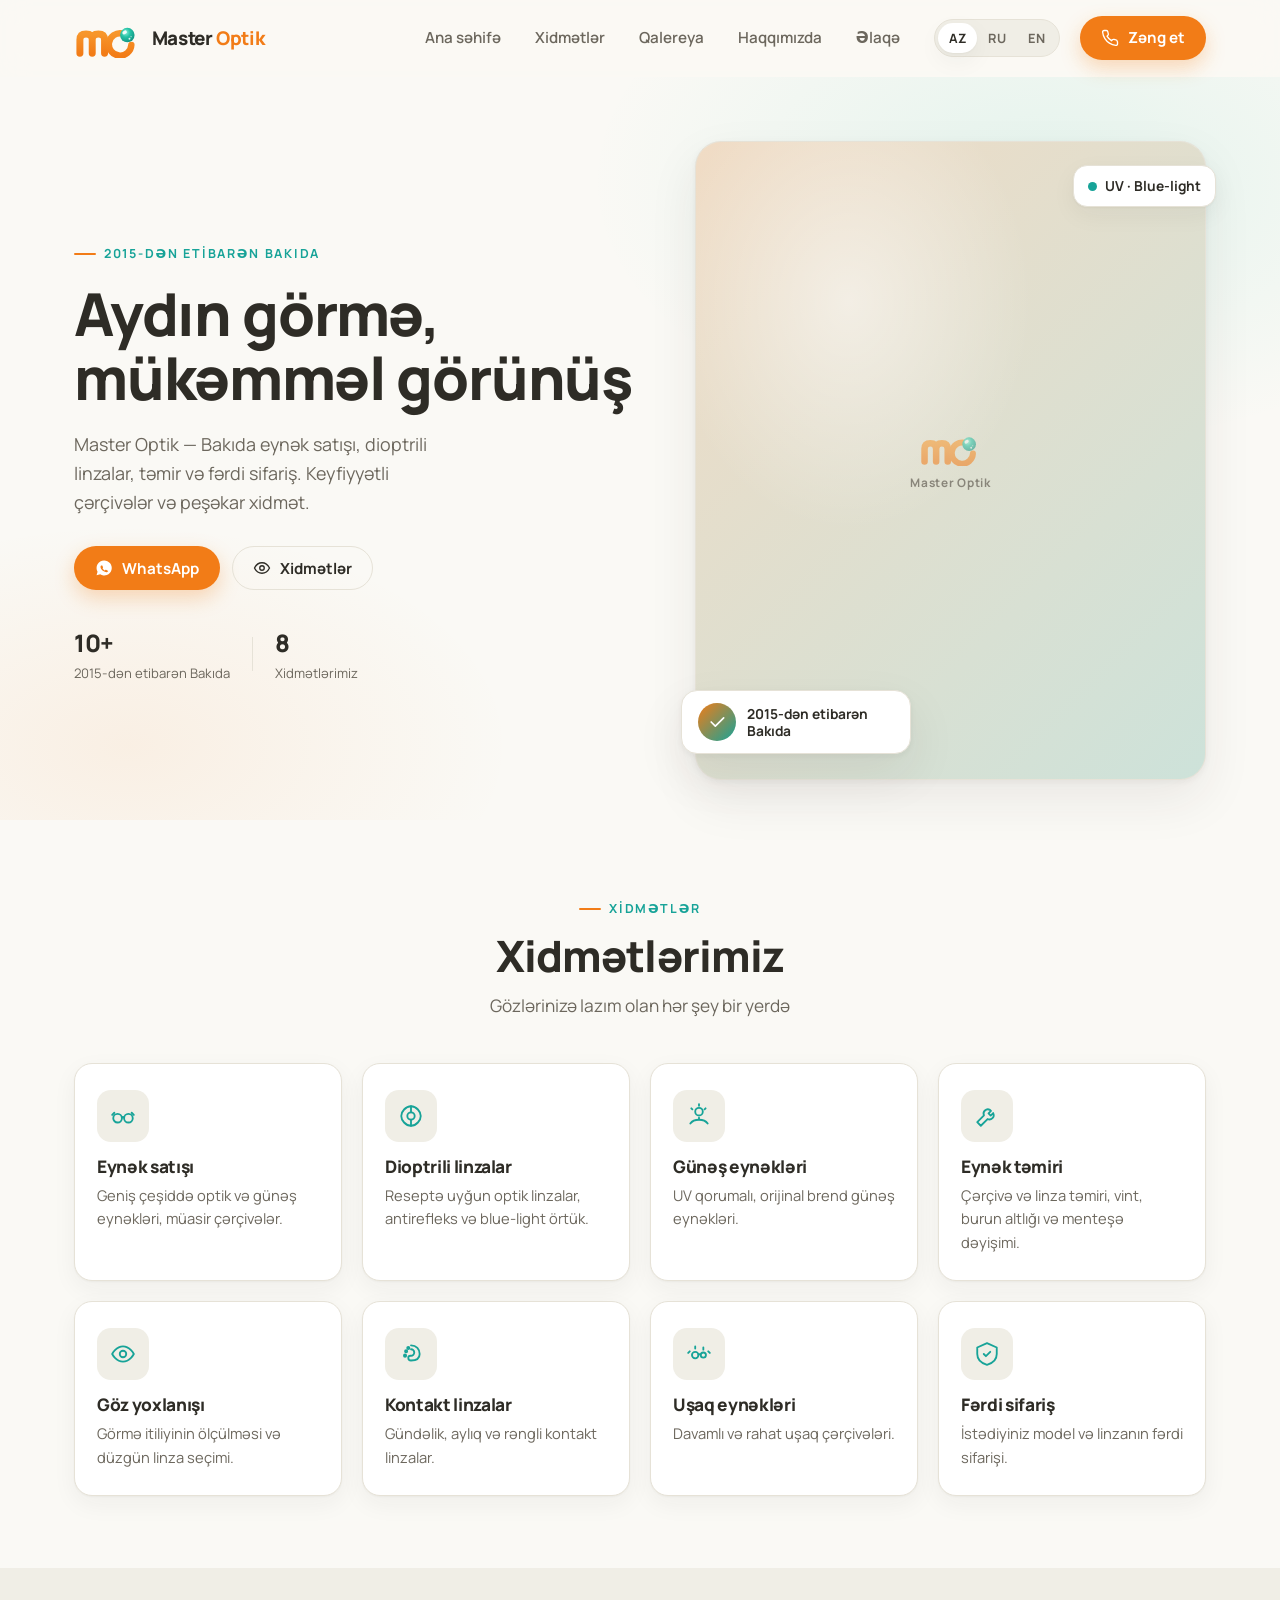
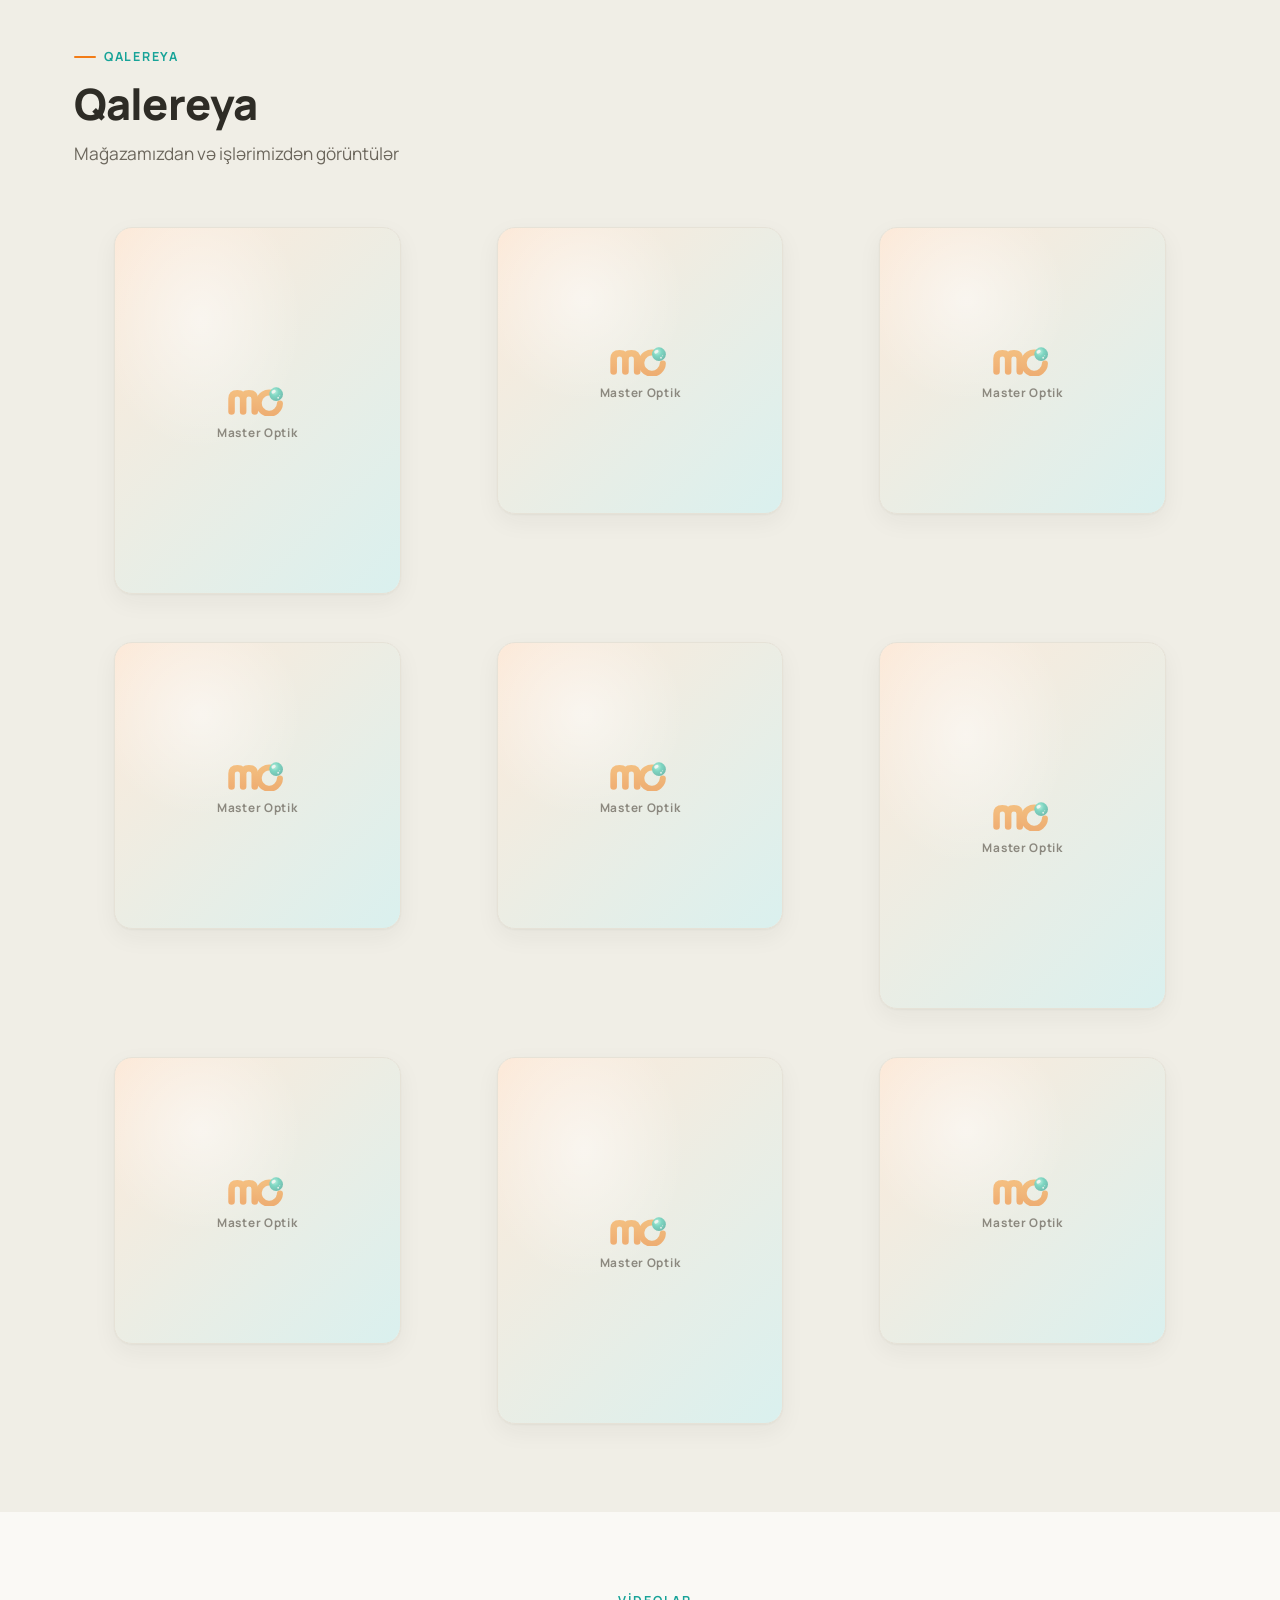
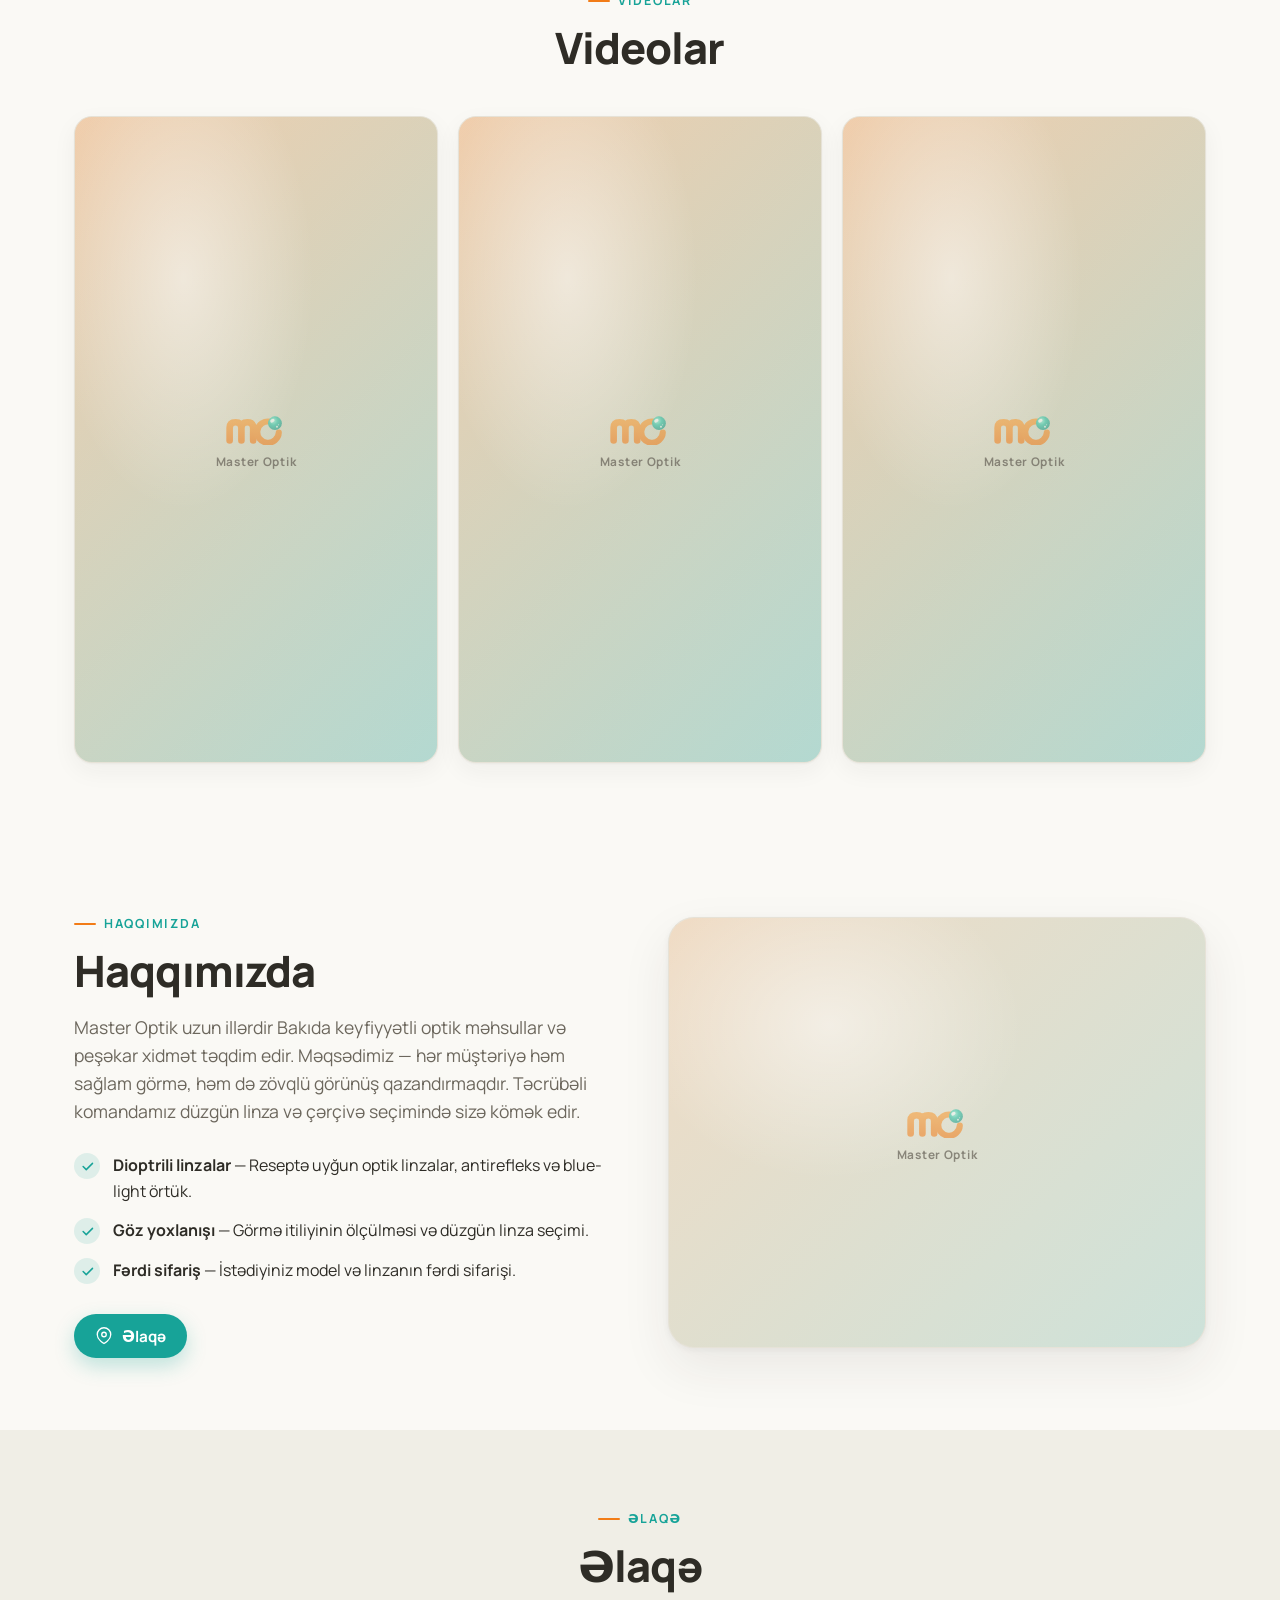
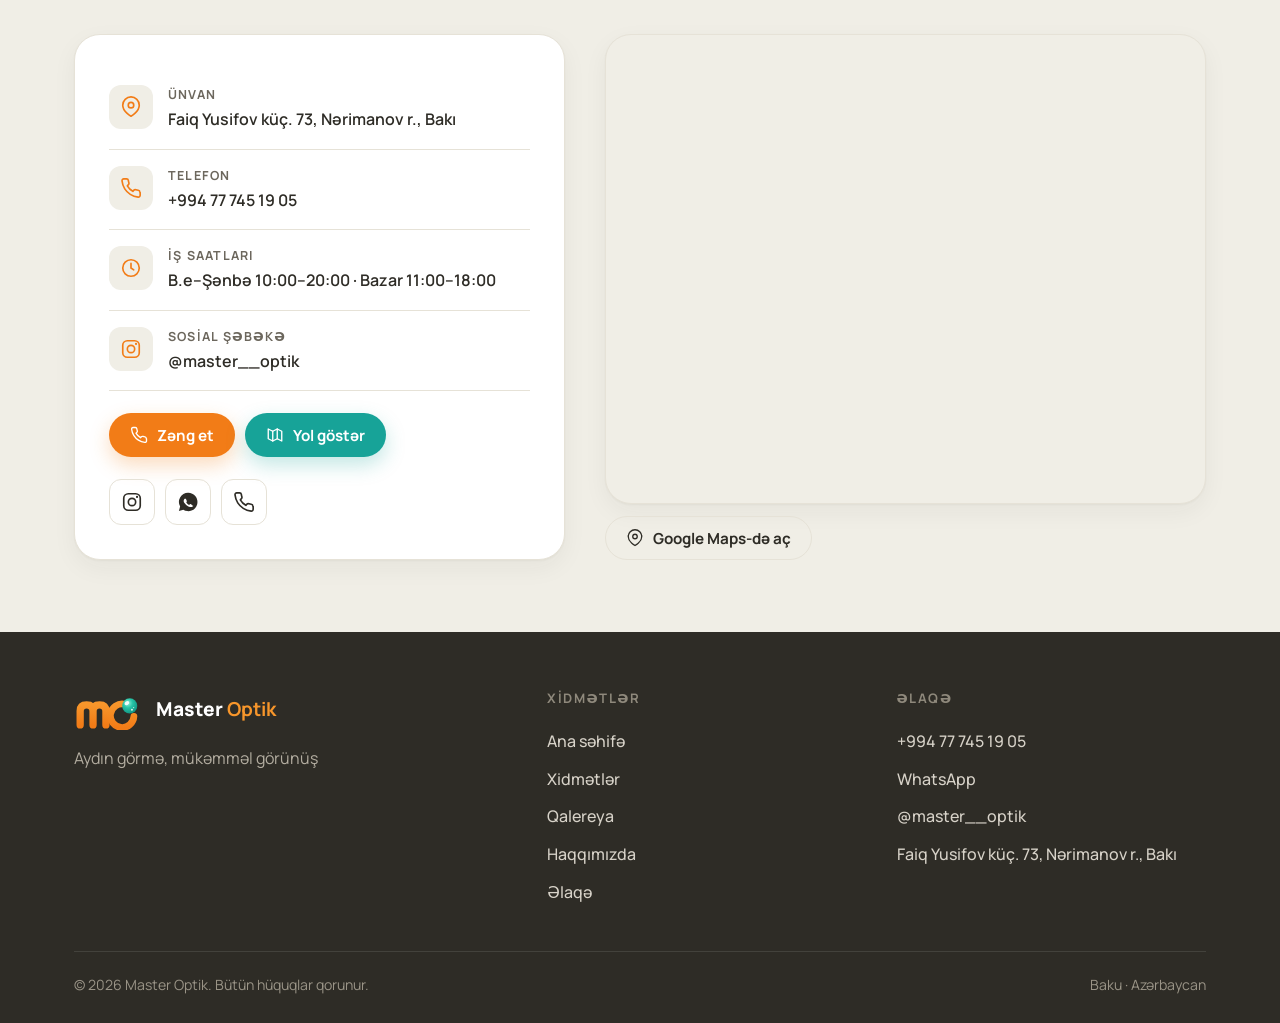
==== commit 9a93e4ea: "d1: mobile hamburger menu, sticky call bar, map + open-in-maps, light reels Co-Authored-By: Claude O" ====
--- a/d1/index.html
+++ b/d1/index.html
@@ -39,8 +39,11 @@
     -webkit-font-smoothing:antialiased;
     text-rendering:optimizeLegibility;
     overflow-x:hidden;
-  }
-  a{color:inherit;text-decoration:none}
+    -webkit-tap-highlight-color:transparent;
+    -webkit-overflow-scrolling:touch;
+  }
+  a{color:inherit;text-decoration:none;-webkit-tap-highlight-color:transparent}
+  h1,h2,h3{overflow-wrap:anywhere}
   img{max-width:100%;display:block}
   h1,h2,h3{margin:0;font-weight:800;letter-spacing:-.02em;line-height:1.08}
   p{margin:0}
@@ -185,10 +188,11 @@
   /* ---------- Reels ---------- */
   .reels-grid{display:grid;grid-template-columns:repeat(3,1fr);gap:20px}
   .reel{
-    position:relative;border-radius:var(--radius);overflow:hidden;background:#000;
+    position:relative;border-radius:var(--radius);overflow:hidden;
+    background:linear-gradient(135deg,rgba(242,124,23,.14),rgba(23,163,152,.14)),var(--cream-2);
     border:1px solid var(--line);aspect-ratio:9/16;box-shadow:var(--shadow);
   }
-  .reel video{width:100%;height:100%;object-fit:cover;display:block;background:#000}
+  .reel video{width:100%;height:100%;object-fit:cover;display:block;background:var(--cream-2)}
 
   /* ---------- About ---------- */
   .about-grid{display:grid;grid-template-columns:1fr 1fr;gap:56px;align-items:center}
@@ -252,6 +256,55 @@
   .ph .pin img{height:38px;width:auto;opacity:.55}
   .ph .pin span{font-size:.74rem;font-weight:700;letter-spacing:.06em;color:var(--ink-soft);opacity:.75}
 
+  /* ---------- Map column / open link ---------- */
+  .map-col{display:flex;flex-direction:column;gap:12px}
+  .map-col .map-wrap{flex:1}
+  .map-open{align-self:flex-start}
+
+  /* ---------- Mobile slide-in menu ---------- */
+  .m-menu{position:fixed;inset:0;z-index:200;display:none}
+  .m-menu.open{display:block}
+  .m-menu-backdrop{position:absolute;inset:0;background:rgba(46,44,38,.42);
+    opacity:0;transition:opacity .3s var(--ease)}
+  .m-menu.open .m-menu-backdrop{opacity:1}
+  .m-menu-panel{
+    position:absolute;top:0;right:0;bottom:0;width:min(86vw,340px);
+    background:var(--cream);border-left:1px solid var(--line);
+    box-shadow:-20px 0 60px rgba(46,44,38,.18);
+    padding:18px 22px calc(22px + env(safe-area-inset-bottom));
+    display:flex;flex-direction:column;gap:6px;overflow-y:auto;
+    transform:translateX(100%);transition:transform .32s var(--ease);
+  }
+  .m-menu.open .m-menu-panel{transform:none}
+  .m-menu-head{display:flex;align-items:center;justify-content:space-between;margin-bottom:10px}
+  .m-menu-head .brand img{height:34px}
+  .m-menu-close{width:44px;height:44px;border:1px solid var(--line);background:transparent;
+    border-radius:12px;display:grid;place-items:center;cursor:pointer;color:var(--ink)}
+  .m-menu-close svg{width:20px;height:20px}
+  .m-menu-panel .m-link{
+    display:flex;align-items:center;min-height:48px;padding:10px 12px;border-radius:12px;
+    font-weight:700;font-size:1.02rem;color:var(--ink);transition:background .2s,color .2s;
+  }
+  .m-menu-panel .m-link:hover,.m-menu-panel .m-link:focus-visible{background:var(--cream-2);color:var(--teal)}
+  .m-menu-langs{display:flex;gap:8px;margin:12px 0 4px}
+  .m-menu-langs button{
+    flex:1;min-height:44px;border:1px solid var(--line);background:var(--cream-2);
+    color:var(--ink-soft);font-family:inherit;font-weight:700;font-size:.9rem;
+    border-radius:12px;cursor:pointer;transition:background .2s,color .2s,box-shadow .2s;
+  }
+  .m-menu-langs button[aria-pressed="true"]{background:#fff;color:var(--ink);box-shadow:var(--shadow)}
+  .m-menu-cta{display:flex;flex-direction:column;gap:10px;margin-top:14px}
+  .m-menu-cta .btn{justify-content:center;padding:14px 20px;font-size:1rem}
+
+  /* ---------- Sticky mobile action bar ---------- */
+  .mobile-bar{
+    display:none;position:fixed;left:0;right:0;bottom:0;z-index:150;
+    gap:10px;padding:10px 14px calc(10px + env(safe-area-inset-bottom));
+    background:rgba(250,249,245,.92);backdrop-filter:saturate(180%) blur(12px);
+    -webkit-backdrop-filter:saturate(180%) blur(12px);border-top:1px solid var(--line);
+  }
+  .mobile-bar .btn{flex:1;justify-content:center;padding:14px 12px;font-size:1rem;min-height:52px}
+
   /* ---------- Reveal ---------- */
   .reveal{opacity:0;transform:translateY(22px);transition:opacity .7s var(--ease),transform .7s var(--ease)}
   .reveal.in{opacity:1;transform:none}
@@ -265,16 +318,12 @@
     .svc-grid{grid-template-columns:repeat(2,1fr)}
     .foot-grid{grid-template-columns:1fr 1fr}
   }
-  @media (max-width:820px){
-    nav.main,.header-cta{display:none}
-    nav.main.open{
-      display:flex;flex-direction:column;position:absolute;top:100%;left:0;right:0;
-      background:var(--cream);border-bottom:1px solid var(--line);padding:14px 24px 20px;gap:4px;
-      box-shadow:0 20px 40px rgba(46,44,38,.1);
-    }
-    nav.main.open a{padding:12px 14px}
+  @media (max-width:899.98px){
+    nav.main,.header-cta,.langs{display:none}
     .menu-toggle{display:grid;place-items:center;margin-left:auto}
     .bar{gap:12px}
+    .mobile-bar{display:flex}
+    body{padding-bottom:calc(74px + env(safe-area-inset-bottom))}
   }
   @media (max-width:560px){
     .wrap{padding:0 18px}
@@ -289,8 +338,12 @@
     .badge{left:0}
     .brand .name{display:none}
   }
+  @media (min-width:900px){
+    .m-menu,.mobile-bar{display:none!important}
+  }
   @media (prefers-reduced-motion:reduce){
     *{scroll-behavior:auto!important}
+    .m-menu-panel,.m-menu-backdrop{transition:none!important}
     .reveal{opacity:1!important;transform:none!important;transition:none!important}
     .btn:hover,.svc:hover,.g-item:hover img,.socials a:hover{transform:none!important}
     .g-item:hover img{transform:none}
@@ -329,12 +382,48 @@
         </a>
       </div>
 
-      <button class="menu-toggle" id="menuToggle" aria-label="Menu" aria-expanded="false" aria-controls="nav">
+      <button class="menu-toggle" id="menuToggle" aria-label="Menu" aria-expanded="false" aria-controls="mobileMenu" data-i18n-attr="aria-label:nav_menu">
         <svg viewBox="0 0 24 24" fill="none" stroke="currentColor" stroke-width="2" stroke-linecap="round"><path d="M4 7h16M4 12h16M4 17h16"/></svg>
       </button>
     </div>
   </div>
 </header>
+
+<!-- ============ MOBILE MENU ============ -->
+<div class="m-menu" id="mobileMenu" aria-hidden="true">
+  <div class="m-menu-backdrop" data-close></div>
+  <nav class="m-menu-panel" aria-label="Mobile" id="mobilePanel">
+    <div class="m-menu-head">
+      <span class="brand" aria-hidden="true">
+        <img src="../images/logo.svg" alt="" width="60" height="36">
+        <span class="name" style="font-weight:800">Master&nbsp;<b style="color:var(--orange)">Optik</b></span>
+      </span>
+      <button class="m-menu-close" id="menuClose" aria-label="Menu" data-i18n-attr="aria-label:nav_menu">
+        <svg viewBox="0 0 24 24" fill="none" stroke="currentColor" stroke-width="2" stroke-linecap="round"><path d="M6 6l12 12M18 6 6 18"/></svg>
+      </button>
+    </div>
+    <a class="m-link" href="#home" data-i18n="nav_home">Ana səhifə</a>
+    <a class="m-link" href="#services" data-i18n="nav_services">Xidmətlər</a>
+    <a class="m-link" href="#gallery" data-i18n="nav_gallery">Qalereya</a>
+    <a class="m-link" href="#about" data-i18n="nav_about">Haqqımızda</a>
+    <a class="m-link" href="#contact" data-i18n="nav_contact">Əlaqə</a>
+    <div class="m-menu-langs" role="group" aria-label="Language">
+      <button type="button" data-lang="az">AZ</button>
+      <button type="button" data-lang="ru">RU</button>
+      <button type="button" data-lang="en">EN</button>
+    </div>
+    <div class="m-menu-cta">
+      <a class="btn btn-primary" href="tel:+994777451905">
+        <svg viewBox="0 0 24 24" fill="none" stroke="currentColor" stroke-width="1.8" stroke-linecap="round" stroke-linejoin="round"><path d="M22 16.9v3a2 2 0 0 1-2.2 2 19.8 19.8 0 0 1-8.6-3 19.5 19.5 0 0 1-6-6 19.8 19.8 0 0 1-3-8.6A2 2 0 0 1 4.1 2h3a2 2 0 0 1 2 1.7c.1.9.3 1.8.6 2.6a2 2 0 0 1-.5 2.1L8 9.6a16 16 0 0 0 6 6l1.2-1.2a2 2 0 0 1 2.1-.5c.8.3 1.7.5 2.6.6a2 2 0 0 1 1.7 2Z"/></svg>
+        <span data-i18n="cta_call">Zəng et</span>
+      </a>
+      <a class="btn btn-teal" href="https://wa.me/994777451905" target="_blank" rel="noopener">
+        <svg viewBox="0 0 24 24" fill="currentColor"><path d="M12 2a10 10 0 0 0-8.6 15l-1.3 4.7 4.8-1.3A10 10 0 1 0 12 2Zm5.9 14.1c-.2.7-1.4 1.3-2 1.4-.5.1-1.2.1-1.9-.1-.4-.1-1-.3-1.7-.6a10.6 10.6 0 0 1-4.1-3.6c-.3-.4-.9-1.3-.9-2.4s.6-1.7.8-2c.2-.2.4-.3.7-.3h.5c.2 0 .4 0 .6.5l.8 1.9c.1.2.1.3 0 .5l-.4.6c-.1.2-.3.3-.1.6.5.9 1 1.4 1.7 1.9.4.3.7.5 1.1.7.2.1.4.1.5-.1l.6-.7c.2-.2.3-.2.6-.1l1.8.9c.3.1.4.2.5.3.1.3.1.7-.1 1.2Z"/></svg>
+        <span data-i18n="cta_whatsapp">WhatsApp</span>
+      </a>
+    </div>
+  </nav>
+</div>
 
 <main>
 <!-- ============ HERO ============ -->
@@ -485,13 +574,31 @@
           </a>
         </div>
       </div>
-      <div class="map-wrap reveal">
-        <iframe src="https://maps.google.com/maps?q=Faiq%20Yusifov%2073%20Baku&output=embed" title="Master Optik — Google Maps" loading="lazy" referrerpolicy="no-referrer-when-downgrade"></iframe>
+      <div class="map-col reveal">
+        <div class="map-wrap">
+          <iframe src="https://www.google.com/maps?q=Master%20Optik%20Faiq%20Yusifov%20k%C3%BC%C3%A7.%2073%2C%20N%C9%99rimanov%2C%20Bak%C4%B1&output=embed" title="Əlaqə" data-i18n-attr="title:contact_title" loading="lazy" referrerpolicy="no-referrer-when-downgrade"></iframe>
+        </div>
+        <a class="btn btn-ghost map-open" href="https://www.google.com/maps/search/?api=1&query=Master%20Optik%20Faiq%20Yusifov%2073%20Baku" target="_blank" rel="noopener">
+          <svg viewBox="0 0 24 24" fill="none" stroke="currentColor" stroke-width="1.8" stroke-linecap="round" stroke-linejoin="round"><path d="M21 10c0 7-9 12-9 12s-9-5-9-12a9 9 0 0 1 18 0Z"/><circle cx="12" cy="10" r="3"/></svg>
+          <span data-i18n="map_open">Google Maps-də aç</span>
+        </a>
       </div>
     </div>
   </div>
 </section>
 </main>
+
+<!-- ============ STICKY MOBILE ACTION BAR ============ -->
+<div class="mobile-bar" id="mobileBar">
+  <a class="btn btn-primary" href="tel:+994777451905">
+    <svg viewBox="0 0 24 24" fill="none" stroke="currentColor" stroke-width="1.8" stroke-linecap="round" stroke-linejoin="round"><path d="M22 16.9v3a2 2 0 0 1-2.2 2 19.8 19.8 0 0 1-8.6-3 19.5 19.5 0 0 1-6-6 19.8 19.8 0 0 1-3-8.6A2 2 0 0 1 4.1 2h3a2 2 0 0 1 2 1.7c.1.9.3 1.8.6 2.6a2 2 0 0 1-.5 2.1L8 9.6a16 16 0 0 0 6 6l1.2-1.2a2 2 0 0 1 2.1-.5c.8.3 1.7.5 2.6.6a2 2 0 0 1 1.7 2Z"/></svg>
+    <span data-i18n="cta_call">Zəng et</span>
+  </a>
+  <a class="btn btn-teal" href="https://wa.me/994777451905" target="_blank" rel="noopener">
+    <svg viewBox="0 0 24 24" fill="currentColor"><path d="M12 2a10 10 0 0 0-8.6 15l-1.3 4.7 4.8-1.3A10 10 0 1 0 12 2Zm5.9 14.1c-.2.7-1.4 1.3-2 1.4-.5.1-1.2.1-1.9-.1-.4-.1-1-.3-1.7-.6a10.6 10.6 0 0 1-4.1-3.6c-.3-.4-.9-1.3-.9-2.4s.6-1.7.8-2c.2-.2.4-.3.7-.3h.5c.2 0 .4 0 .6.5l.8 1.9c.1.2.1.3 0 .5l-.4.6c-.1.2-.3.3-.1.6.5.9 1 1.4 1.7 1.9.4.3.7.5 1.1.7.2.1.4.1.5-.1l.6-.7c.2-.2.3-.2.6-.1l1.8.9c.3.1.4.2.5.3.1.3.1.7-.1 1.2Z"/></svg>
+    <span data-i18n="cta_whatsapp">WhatsApp</span>
+  </a>
+</div>
 
 <!-- ============ FOOTER ============ -->
 <footer class="site">
@@ -532,6 +639,7 @@
   az: {
     lang_name:"AZ",
     nav_home:"Ana səhifə", nav_services:"Xidmətlər", nav_gallery:"Qalereya", nav_about:"Haqqımızda", nav_contact:"Əlaqə",
+    nav_menu:"Menyu", map_open:"Google Maps-də aç",
     cta_call:"Zəng et", cta_whatsapp:"WhatsApp", cta_directions:"Yol göstər", cta_services:"Xidmətlər",
     hero_title:"Aydın görmə, mükəmməl görünüş",
     hero_sub:"Master Optik — Bakıda eynək satışı, dioptrili linzalar, təmir və fərdi sifariş. Keyfiyyətli çərçivələr və peşəkar xidmət.",
@@ -559,6 +667,7 @@
   ru: {
     lang_name:"RU",
     nav_home:"Главная", nav_services:"Услуги", nav_gallery:"Галерея", nav_about:"О нас", nav_contact:"Контакты",
+    nav_menu:"Меню", map_open:"Открыть в Google Maps",
     cta_call:"Позвонить", cta_whatsapp:"WhatsApp", cta_directions:"Маршрут", cta_services:"Услуги",
     hero_title:"Чёткое зрение, безупречный образ",
     hero_sub:"Master Optik — продажа очков, диоптрийные линзы, ремонт и индивидуальный заказ в Баку. Качественные оправы и профессиональный сервис.",
@@ -586,6 +695,7 @@
   en: {
     lang_name:"EN",
     nav_home:"Home", nav_services:"Services", nav_gallery:"Gallery", nav_about:"About", nav_contact:"Contact",
+    nav_menu:"Menu", map_open:"Open in Google Maps",
     cta_call:"Call", cta_whatsapp:"WhatsApp", cta_directions:"Directions", cta_services:"Services",
     hero_title:"Clear vision, perfect look",
     hero_sub:"Master Optik — eyewear, prescription lenses, repairs and custom orders in Baku. Quality frames and professional service.",
@@ -624,7 +734,7 @@
   8:'<path d="M12 2 3 6v6c0 5 3.8 8.5 9 10 5.2-1.5 9-5 9-10V6l-9-4Z"/><path d="m9 12 2 2 4-4"/>'
 };
 
-const langButtons = document.querySelectorAll('.langs [data-lang]');
+const langButtons = document.querySelectorAll('[data-lang]');
 const svcGrid = document.getElementById('svcGrid');
 const galleryGrid = document.getElementById('galleryGrid');
 const reelsGrid = document.getElementById('reelsGrid');
@@ -735,14 +845,45 @@
 
 /* ---------- Mobile menu ---------- */
 const menuToggle=document.getElementById('menuToggle');
-const nav=document.getElementById('nav');
-menuToggle.addEventListener('click',()=>{
-  const open=nav.classList.toggle('open');
-  menuToggle.setAttribute('aria-expanded',open?'true':'false');
-});
-nav.querySelectorAll('a').forEach(a=>a.addEventListener('click',()=>{
-  nav.classList.remove('open');menuToggle.setAttribute('aria-expanded','false');
-}));
+const mobileMenu=document.getElementById('mobileMenu');
+const mobilePanel=document.getElementById('mobilePanel');
+const menuClose=document.getElementById('menuClose');
+let lastFocus=null;
+
+function openMenu(){
+  lastFocus=document.activeElement;
+  mobileMenu.classList.add('open');
+  mobileMenu.setAttribute('aria-hidden','false');
+  menuToggle.setAttribute('aria-expanded','true');
+  document.body.style.overflow='hidden';
+  const first=mobilePanel.querySelector('a,button');
+  if(first) first.focus();
+  document.addEventListener('keydown',onMenuKey);
+}
+function closeMenu(){
+  if(!mobileMenu.classList.contains('open')) return;
+  mobileMenu.classList.remove('open');
+  mobileMenu.setAttribute('aria-hidden','true');
+  menuToggle.setAttribute('aria-expanded','false');
+  document.body.style.overflow='';
+  document.removeEventListener('keydown',onMenuKey);
+  if(lastFocus&&lastFocus.focus) lastFocus.focus();
+}
+function onMenuKey(e){
+  if(e.key==='Escape'){ closeMenu(); return; }
+  if(e.key==='Tab'){
+    const f=mobilePanel.querySelectorAll('a[href],button:not([disabled])');
+    if(!f.length) return;
+    const first=f[0], last=f[f.length-1];
+    if(e.shiftKey && document.activeElement===first){ e.preventDefault(); last.focus(); }
+    else if(!e.shiftKey && document.activeElement===last){ e.preventDefault(); first.focus(); }
+  }
+}
+menuToggle.addEventListener('click',openMenu);
+menuClose.addEventListener('click',closeMenu);
+mobileMenu.querySelectorAll('[data-close]').forEach(el=>el.addEventListener('click',closeMenu));
+mobilePanel.querySelectorAll('a.m-link').forEach(a=>a.addEventListener('click',closeMenu));
+window.addEventListener('resize',()=>{ if(window.innerWidth>=900) closeMenu(); });
 
 /* ---------- Scroll reveal ---------- */
 const reduce=window.matchMedia('(prefers-reduced-motion:reduce)').matches;
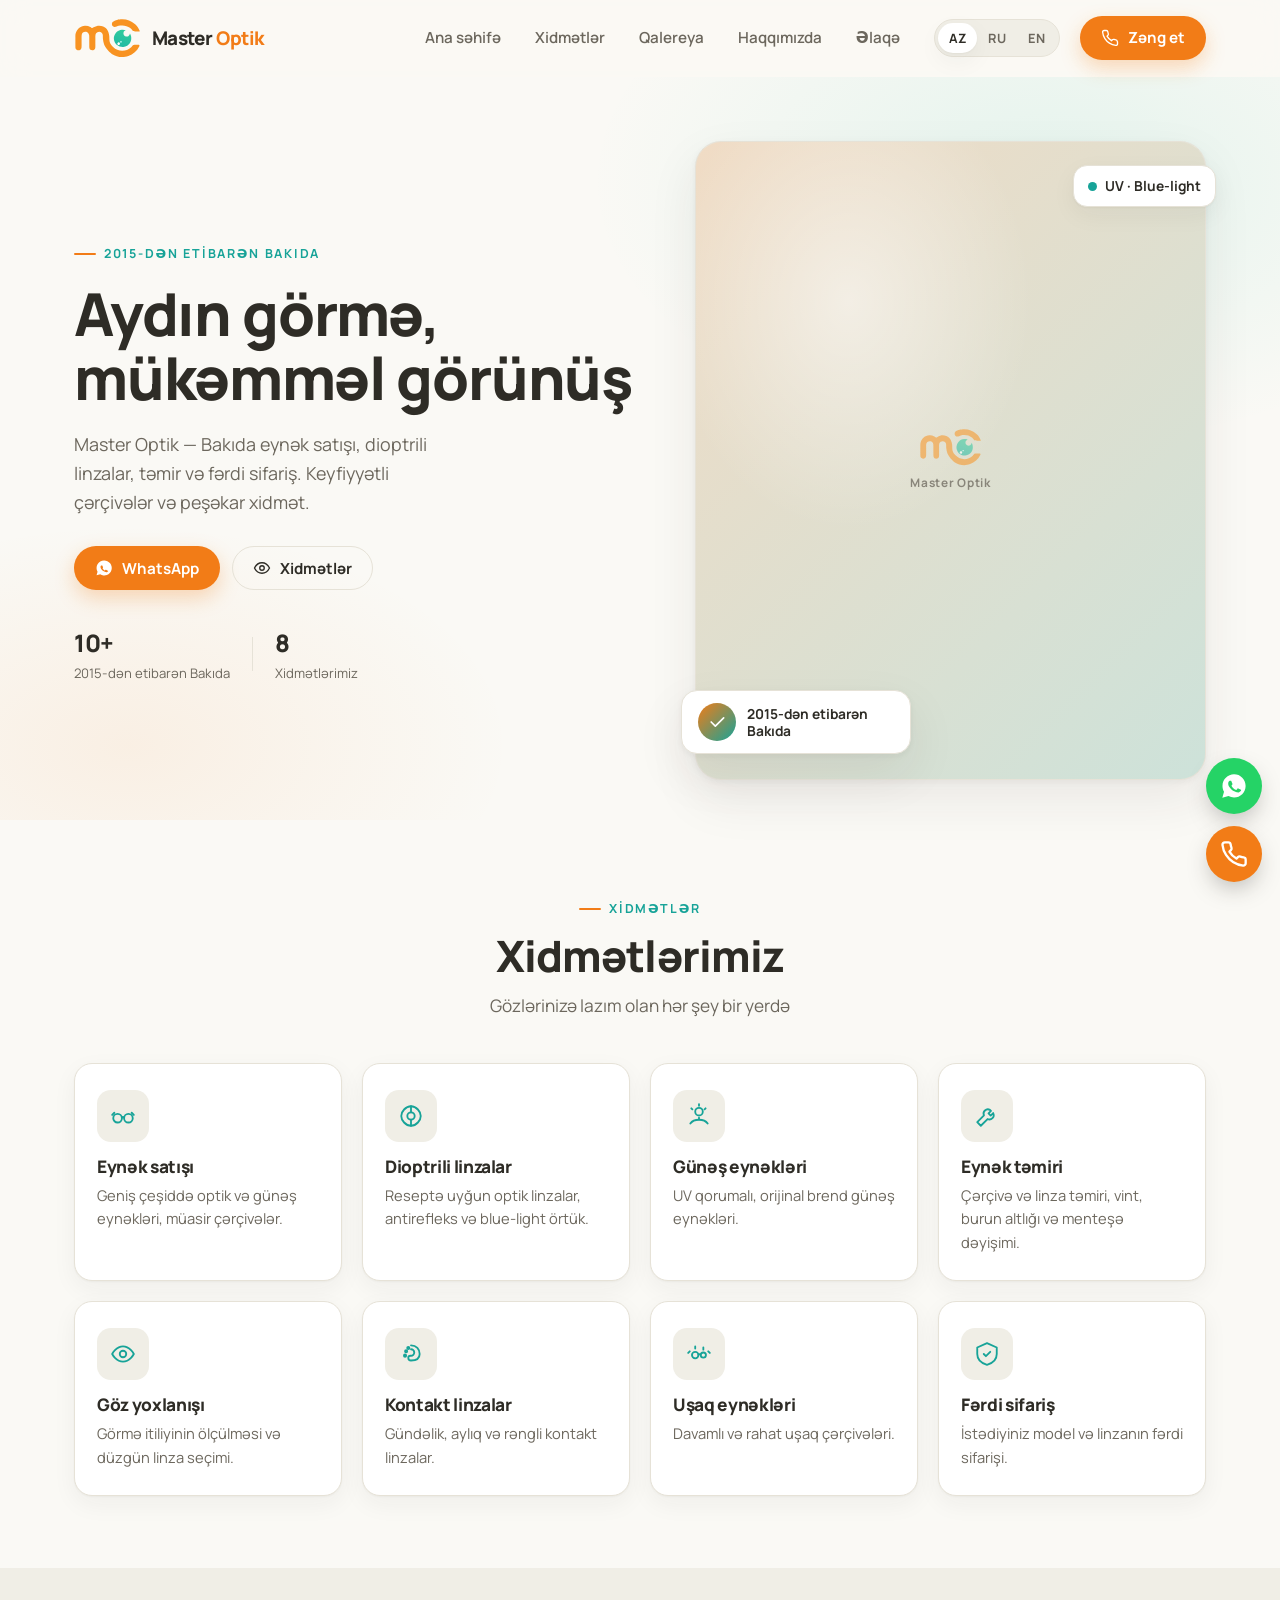
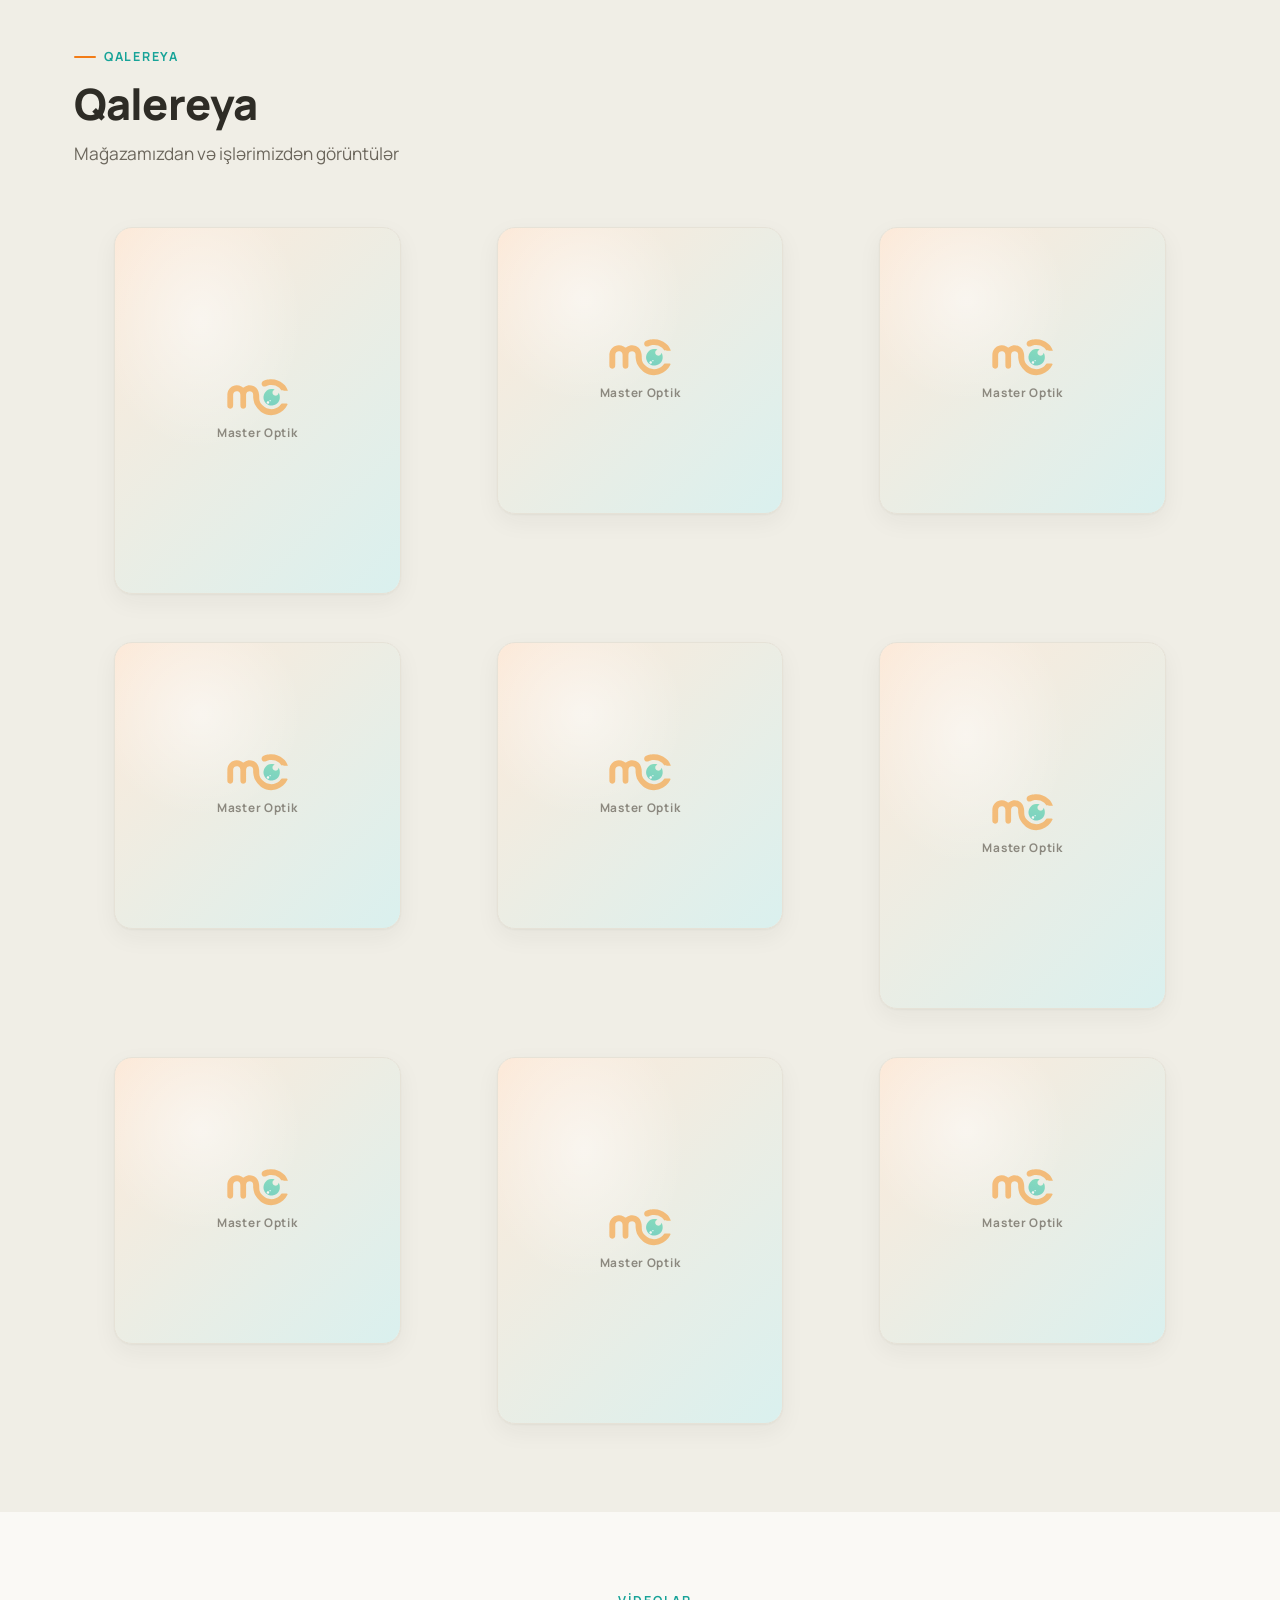
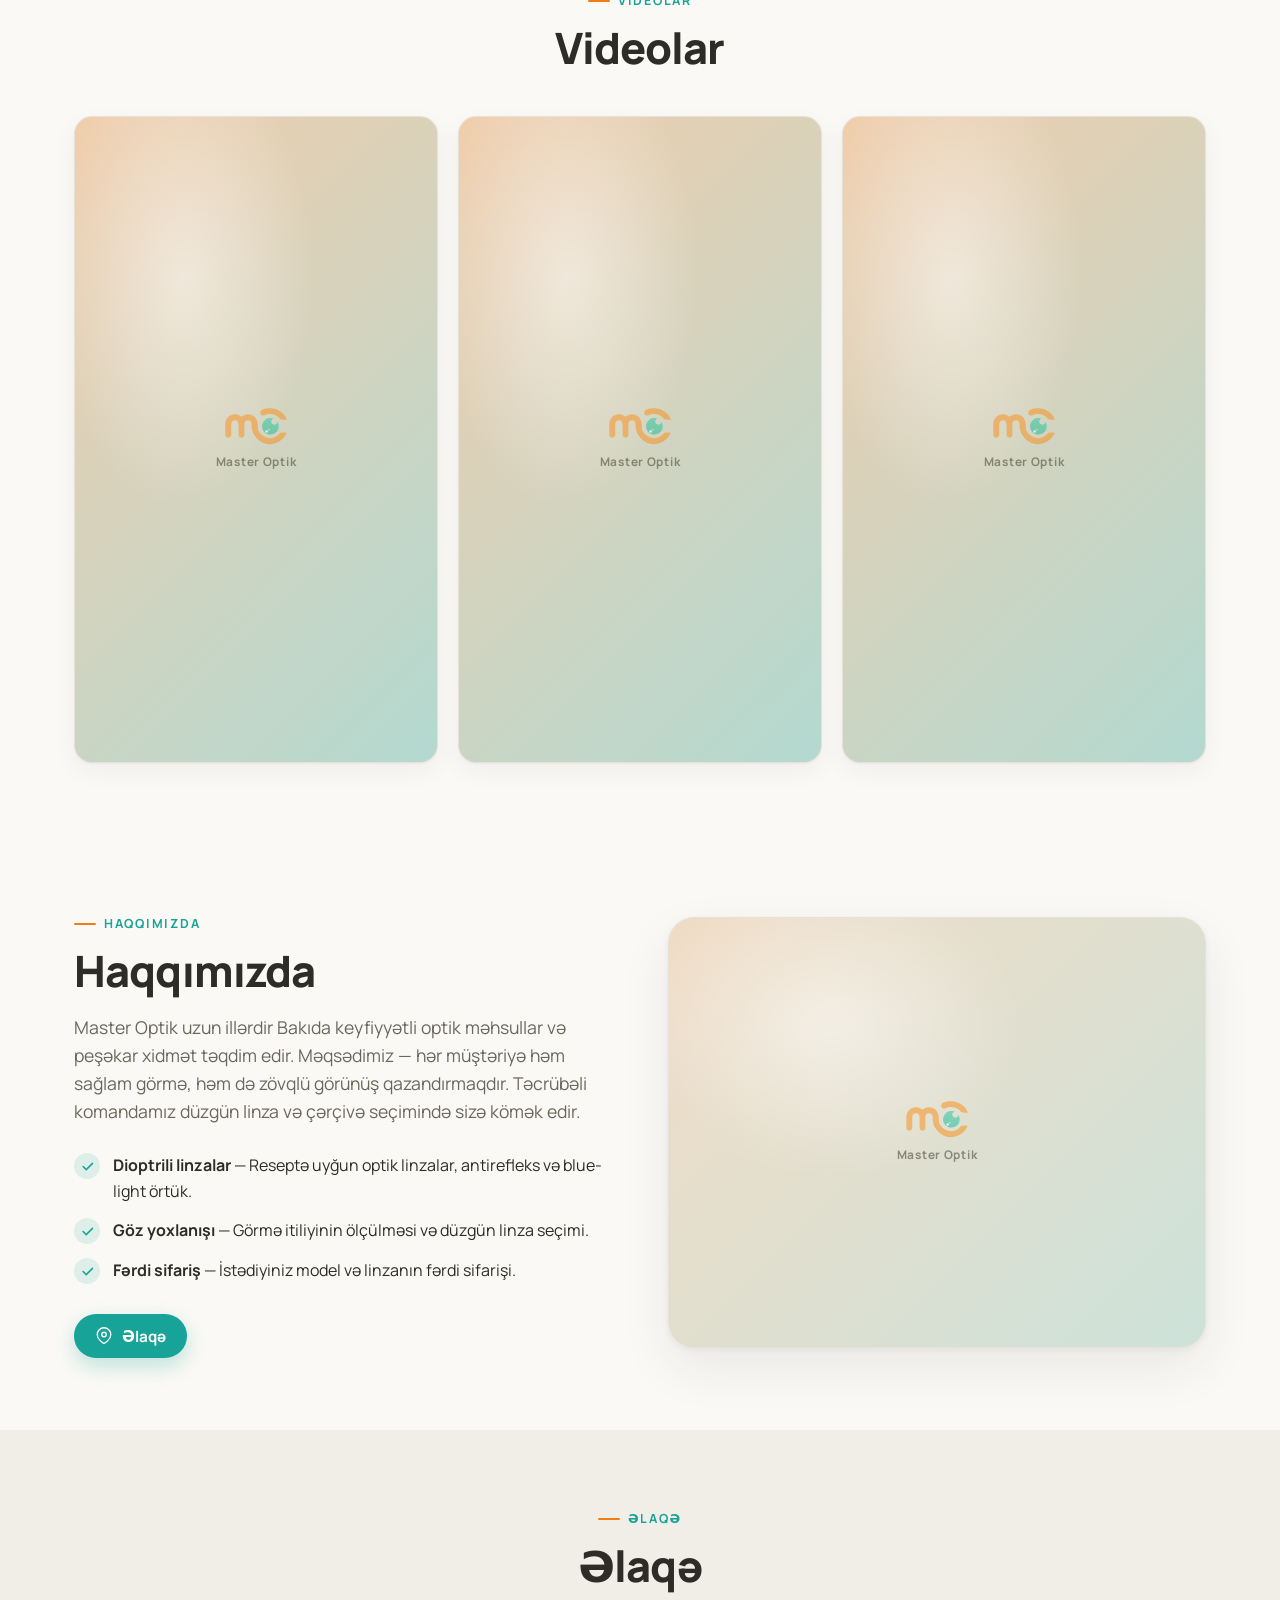
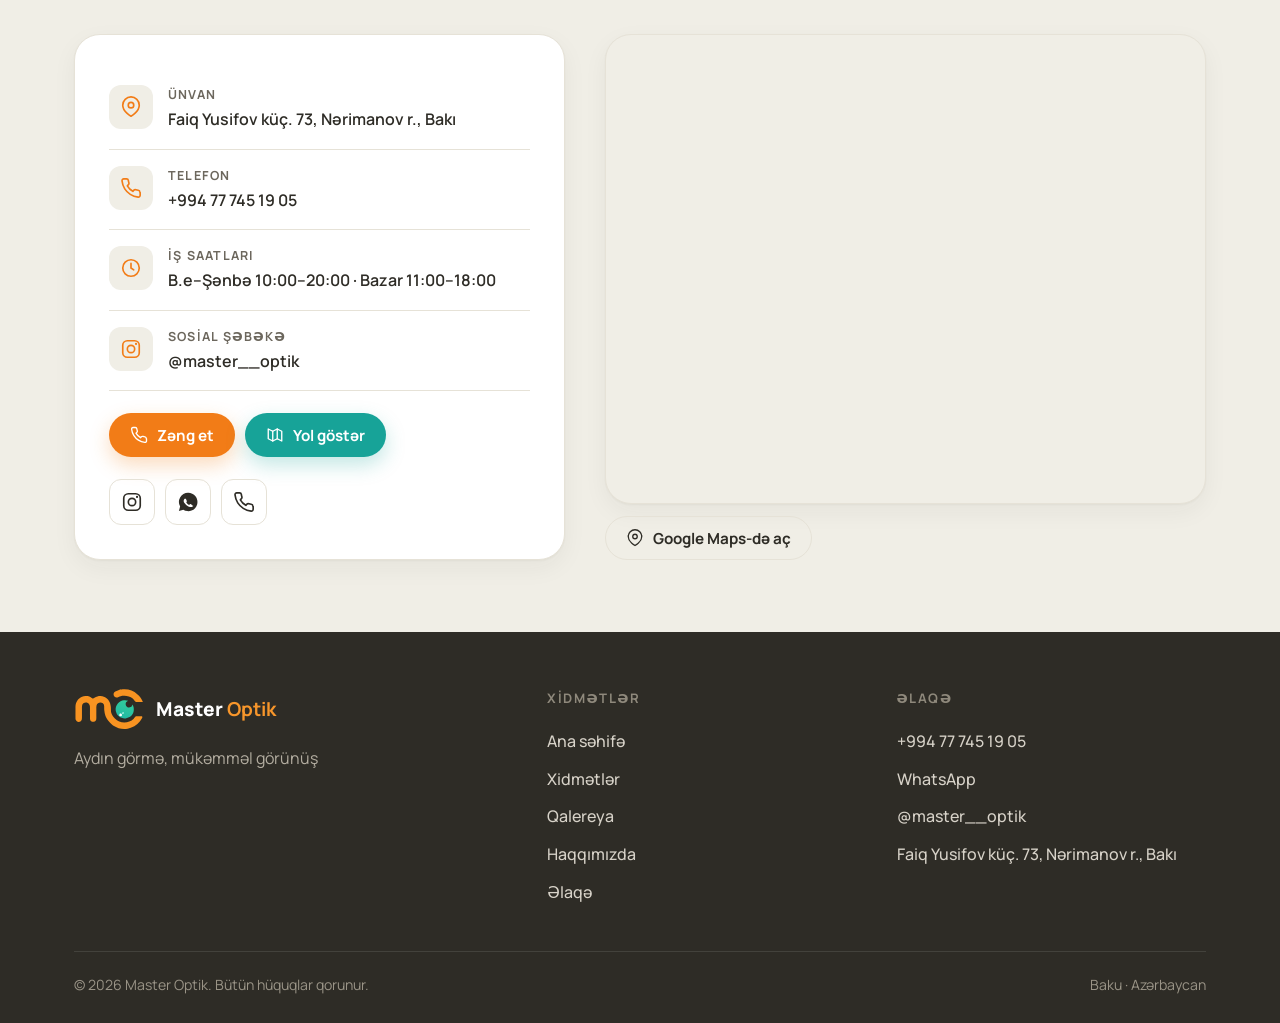
==== commit ba86b21c: "d1/d3/d4/d5: replace sticky call bar with round WhatsApp+Call FABs (bottom-right) Co-Authored-By: Cl" ====
--- a/d1/index.html
+++ b/d1/index.html
@@ -262,7 +262,7 @@
   .map-open{align-self:flex-start}
 
   /* ---------- Mobile slide-in menu ---------- */
-  .m-menu{position:fixed;inset:0;z-index:200;display:none}
+  .m-menu{position:fixed;inset:0;z-index:1200;display:none}
   .m-menu.open{display:block}
   .m-menu-backdrop{position:absolute;inset:0;background:rgba(46,44,38,.42);
     opacity:0;transition:opacity .3s var(--ease)}
@@ -296,14 +296,21 @@
   .m-menu-cta{display:flex;flex-direction:column;gap:10px;margin-top:14px}
   .m-menu-cta .btn{justify-content:center;padding:14px 20px;font-size:1rem}
 
-  /* ---------- Sticky mobile action bar ---------- */
-  .mobile-bar{
-    display:none;position:fixed;left:0;right:0;bottom:0;z-index:150;
-    gap:10px;padding:10px 14px calc(10px + env(safe-area-inset-bottom));
-    background:rgba(250,249,245,.92);backdrop-filter:saturate(180%) blur(12px);
-    -webkit-backdrop-filter:saturate(180%) blur(12px);border-top:1px solid var(--line);
-  }
-  .mobile-bar .btn{flex:1;justify-content:center;padding:14px 12px;font-size:1rem;min-height:52px}
+  /* ---------- Floating action buttons ---------- */
+  .fab{position:fixed;right:18px;bottom:18px;z-index:1100;display:flex;flex-direction:column;gap:12px;
+    padding-right:env(safe-area-inset-right);padding-bottom:env(safe-area-inset-bottom)}
+  .fab-btn{width:56px;height:56px;border-radius:50%;display:grid;place-items:center;color:#fff;
+    box-shadow:0 10px 24px -6px rgba(46,44,38,.35);transition:transform .18s ease, box-shadow .18s ease;
+    -webkit-tap-highlight-color:transparent;
+    animation:fab-in .4s var(--ease) both}
+  .fab-btn svg{width:28px;height:28px}
+  .fab-wa{background:#25d366}
+  .fab-call{background:var(--orange)}
+  .fab-btn:hover{transform:translateY(-2px) scale(1.05);box-shadow:0 14px 30px -8px rgba(46,44,38,.45)}
+  .fab-btn:focus-visible{outline:3px solid rgba(46,44,38,.3);outline-offset:3px}
+  @keyframes fab-in{from{opacity:0;transform:scale(.6)}to{opacity:1;transform:none}}
+  @media (prefers-reduced-motion:reduce){.fab-btn{transition:none;animation:none}}
+  @media (max-width:520px){.fab{right:14px;bottom:14px}.fab-btn{width:52px;height:52px}.fab-btn svg{width:26px;height:26px}}
 
   /* ---------- Reveal ---------- */
   .reveal{opacity:0;transform:translateY(22px);transition:opacity .7s var(--ease),transform .7s var(--ease)}
@@ -322,8 +329,6 @@
     nav.main,.header-cta,.langs{display:none}
     .menu-toggle{display:grid;place-items:center;margin-left:auto}
     .bar{gap:12px}
-    .mobile-bar{display:flex}
-    body{padding-bottom:calc(74px + env(safe-area-inset-bottom))}
   }
   @media (max-width:560px){
     .wrap{padding:0 18px}
@@ -339,7 +344,7 @@
     .brand .name{display:none}
   }
   @media (min-width:900px){
-    .m-menu,.mobile-bar{display:none!important}
+    .m-menu{display:none!important}
   }
   @media (prefers-reduced-motion:reduce){
     *{scroll-behavior:auto!important}
@@ -588,15 +593,15 @@
 </section>
 </main>
 
-<!-- ============ STICKY MOBILE ACTION BAR ============ -->
-<div class="mobile-bar" id="mobileBar">
-  <a class="btn btn-primary" href="tel:+994777451905">
-    <svg viewBox="0 0 24 24" fill="none" stroke="currentColor" stroke-width="1.8" stroke-linecap="round" stroke-linejoin="round"><path d="M22 16.9v3a2 2 0 0 1-2.2 2 19.8 19.8 0 0 1-8.6-3 19.5 19.5 0 0 1-6-6 19.8 19.8 0 0 1-3-8.6A2 2 0 0 1 4.1 2h3a2 2 0 0 1 2 1.7c.1.9.3 1.8.6 2.6a2 2 0 0 1-.5 2.1L8 9.6a16 16 0 0 0 6 6l1.2-1.2a2 2 0 0 1 2.1-.5c.8.3 1.7.5 2.6.6a2 2 0 0 1 1.7 2Z"/></svg>
-    <span data-i18n="cta_call">Zəng et</span>
+<!-- ============ FLOATING ACTION BUTTONS ============ -->
+<div class="fab" aria-label="Quick contact">
+  <a class="fab-btn fab-wa" href="https://wa.me/994777451905" target="_blank" rel="noopener"
+     data-i18n-attr="aria-label:cta_whatsapp" aria-label="WhatsApp">
+    <svg viewBox="0 0 24 24" fill="currentColor" aria-hidden="true"><path d="M12.04 2C6.58 2 2.13 6.45 2.13 11.91c0 1.75.46 3.46 1.32 4.97L2 22l5.25-1.38a9.9 9.9 0 0 0 4.79 1.22h.01c5.46 0 9.91-4.45 9.91-9.91 0-2.65-1.03-5.14-2.9-7.01A9.82 9.82 0 0 0 12.04 2Zm5.8 14.13c-.24.68-1.4 1.3-1.94 1.35-.5.05-.95.24-3.2-.67-2.7-1.06-4.42-3.8-4.56-3.98-.13-.18-1.1-1.46-1.1-2.79 0-1.33.7-1.98.94-2.25.24-.27.53-.34.71-.34.18 0 .35 0 .5.01.16.01.38-.06.59.45.24.58.82 2 .89 2.14.07.14.12.31.02.49-.09.18-.14.29-.27.45-.14.16-.29.36-.41.48-.14.14-.28.29-.12.57.16.27.71 1.17 1.53 1.9 1.05.94 1.94 1.23 2.22 1.37.27.14.43.12.59-.07.16-.18.68-.79.86-1.07.18-.27.36-.22.61-.13.24.09 1.55.73 1.82.86.27.14.45.2.51.31.07.11.07.64-.17 1.32Z"/></svg>
   </a>
-  <a class="btn btn-teal" href="https://wa.me/994777451905" target="_blank" rel="noopener">
-    <svg viewBox="0 0 24 24" fill="currentColor"><path d="M12 2a10 10 0 0 0-8.6 15l-1.3 4.7 4.8-1.3A10 10 0 1 0 12 2Zm5.9 14.1c-.2.7-1.4 1.3-2 1.4-.5.1-1.2.1-1.9-.1-.4-.1-1-.3-1.7-.6a10.6 10.6 0 0 1-4.1-3.6c-.3-.4-.9-1.3-.9-2.4s.6-1.7.8-2c.2-.2.4-.3.7-.3h.5c.2 0 .4 0 .6.5l.8 1.9c.1.2.1.3 0 .5l-.4.6c-.1.2-.3.3-.1.6.5.9 1 1.4 1.7 1.9.4.3.7.5 1.1.7.2.1.4.1.5-.1l.6-.7c.2-.2.3-.2.6-.1l1.8.9c.3.1.4.2.5.3.1.3.1.7-.1 1.2Z"/></svg>
-    <span data-i18n="cta_whatsapp">WhatsApp</span>
+  <a class="fab-btn fab-call" href="tel:+994777451905"
+     data-i18n-attr="aria-label:cta_call" aria-label="Call">
+    <svg viewBox="0 0 24 24" fill="none" stroke="currentColor" stroke-width="2" stroke-linecap="round" stroke-linejoin="round" aria-hidden="true"><path d="M22 16.92v3a2 2 0 0 1-2.18 2 19.8 19.8 0 0 1-8.63-3.07 19.5 19.5 0 0 1-6-6 19.8 19.8 0 0 1-3.07-8.67A2 2 0 0 1 4.11 2h3a2 2 0 0 1 2 1.72c.13.96.36 1.9.7 2.81a2 2 0 0 1-.45 2.11L8.09 9.91a16 16 0 0 0 6 6l1.27-1.27a2 2 0 0 1 2.11-.45c.9.34 1.85.57 2.81.7A2 2 0 0 1 22 16.92Z"/></svg>
   </a>
 </div>
 
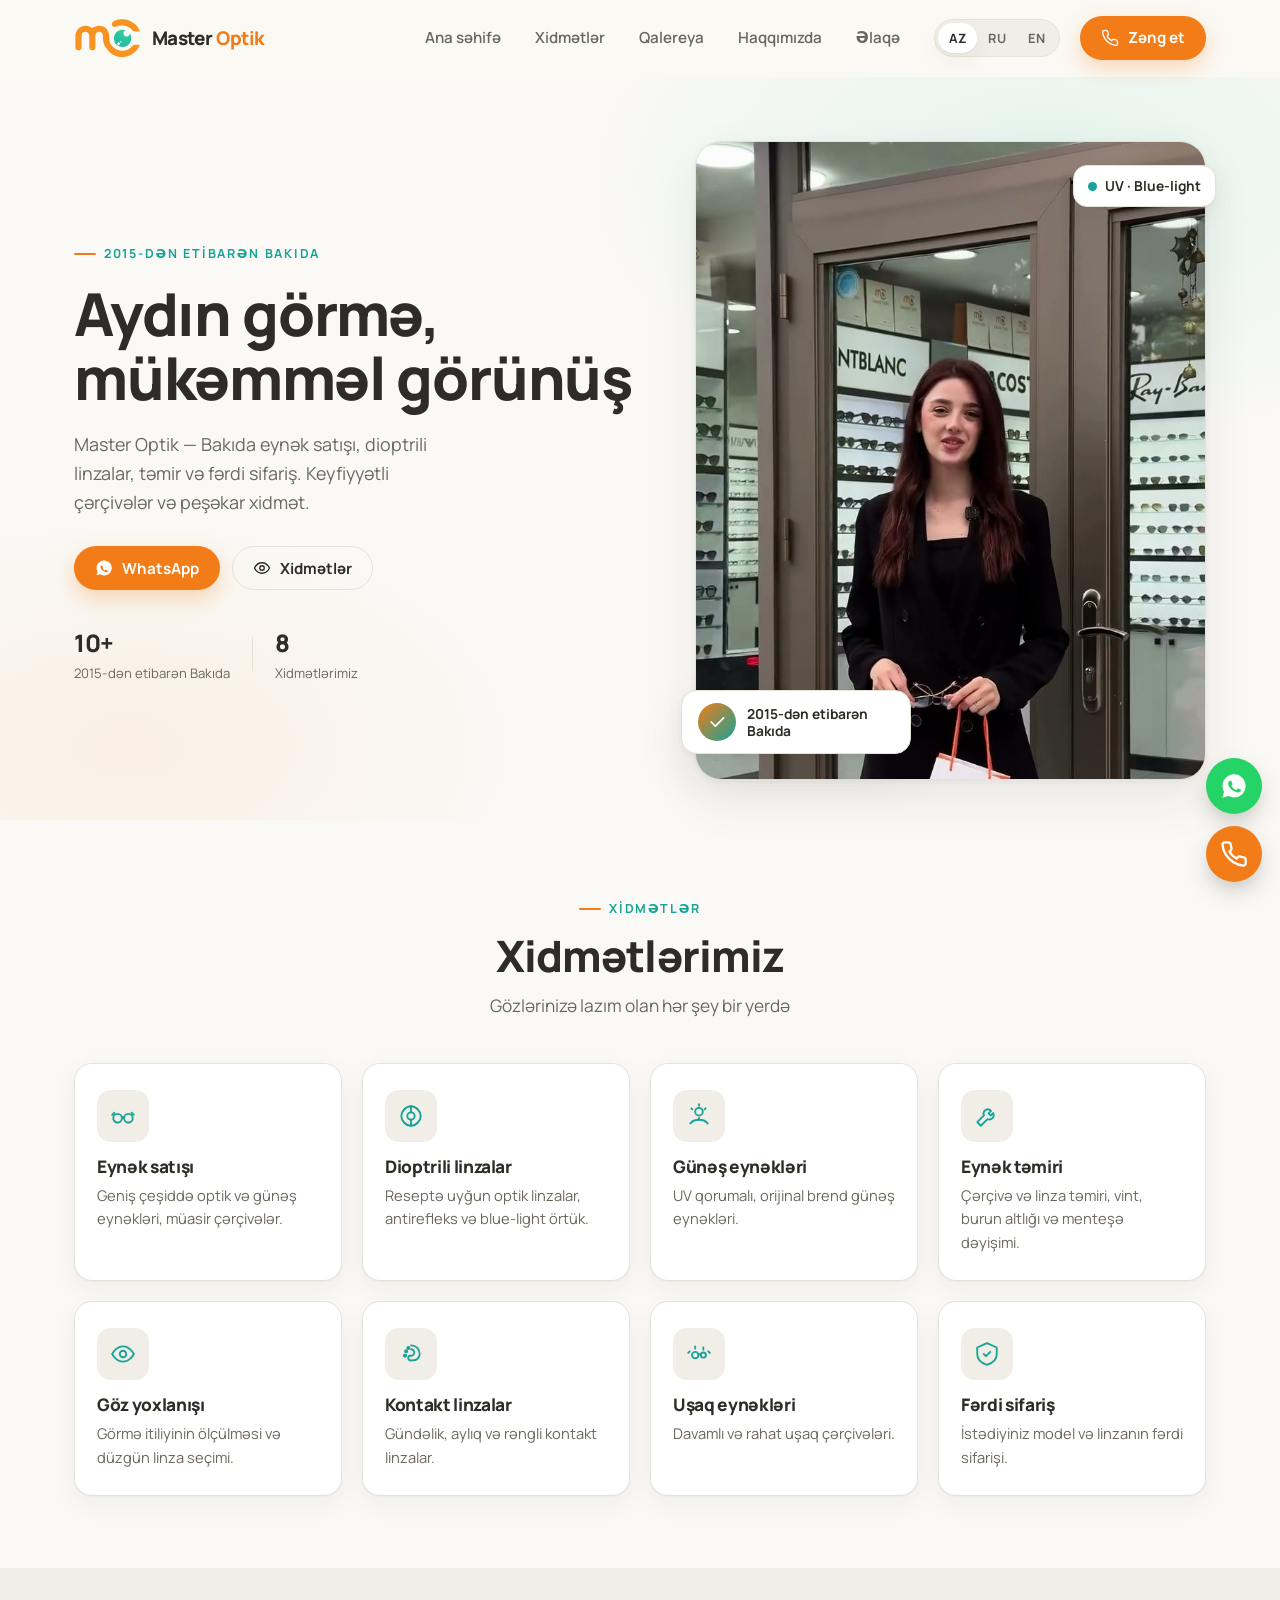
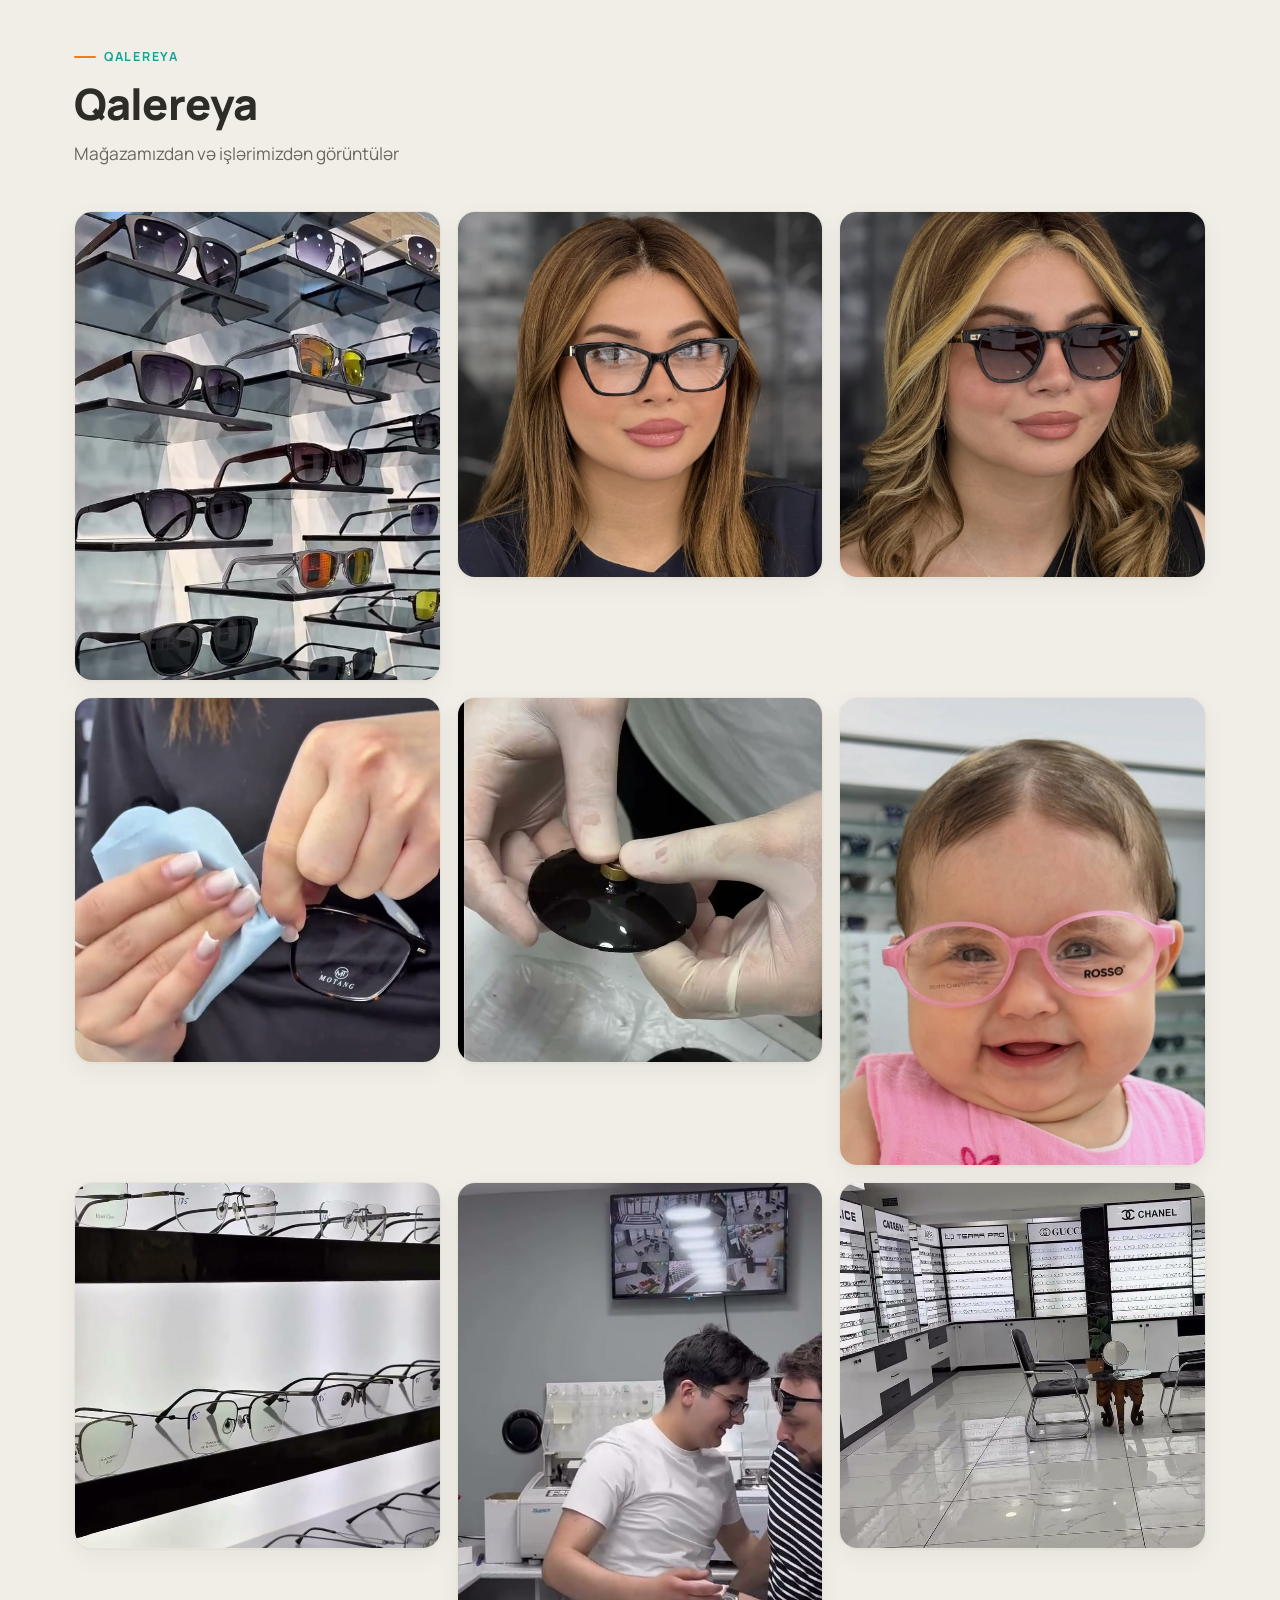
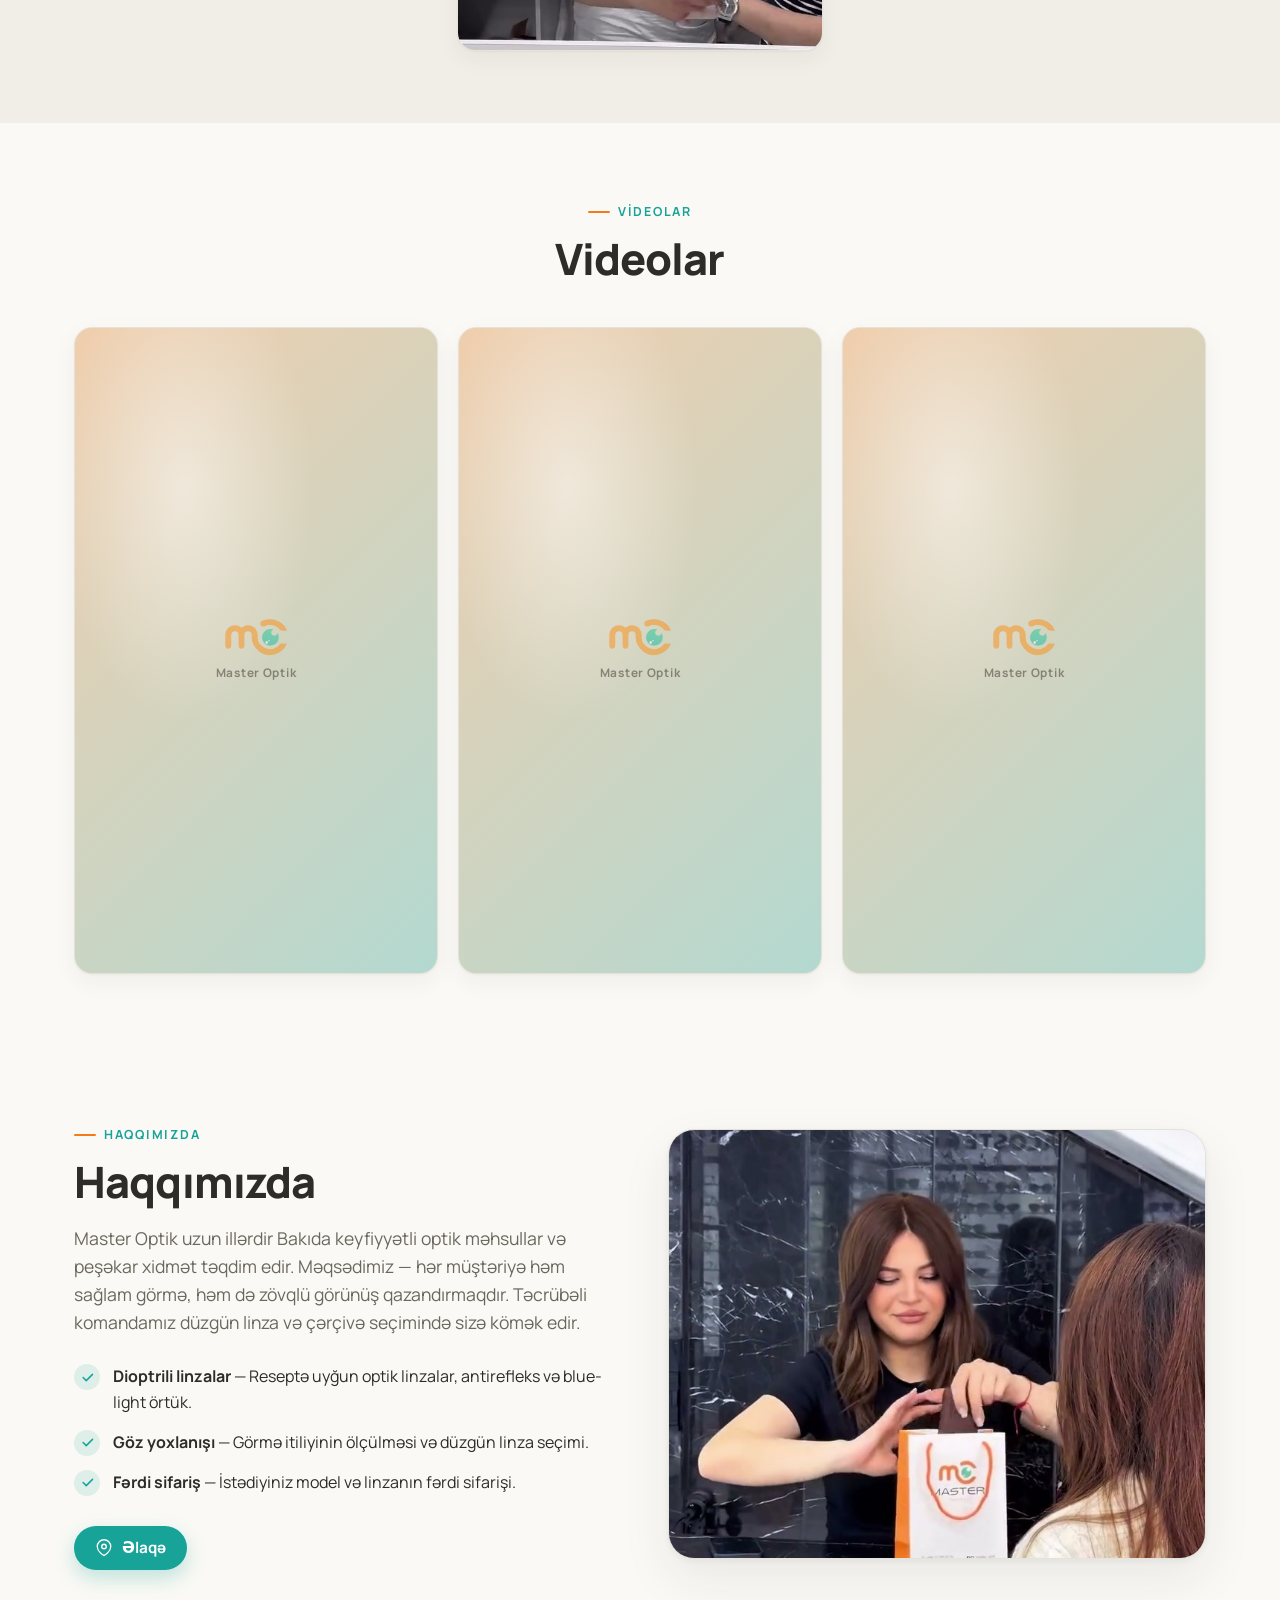
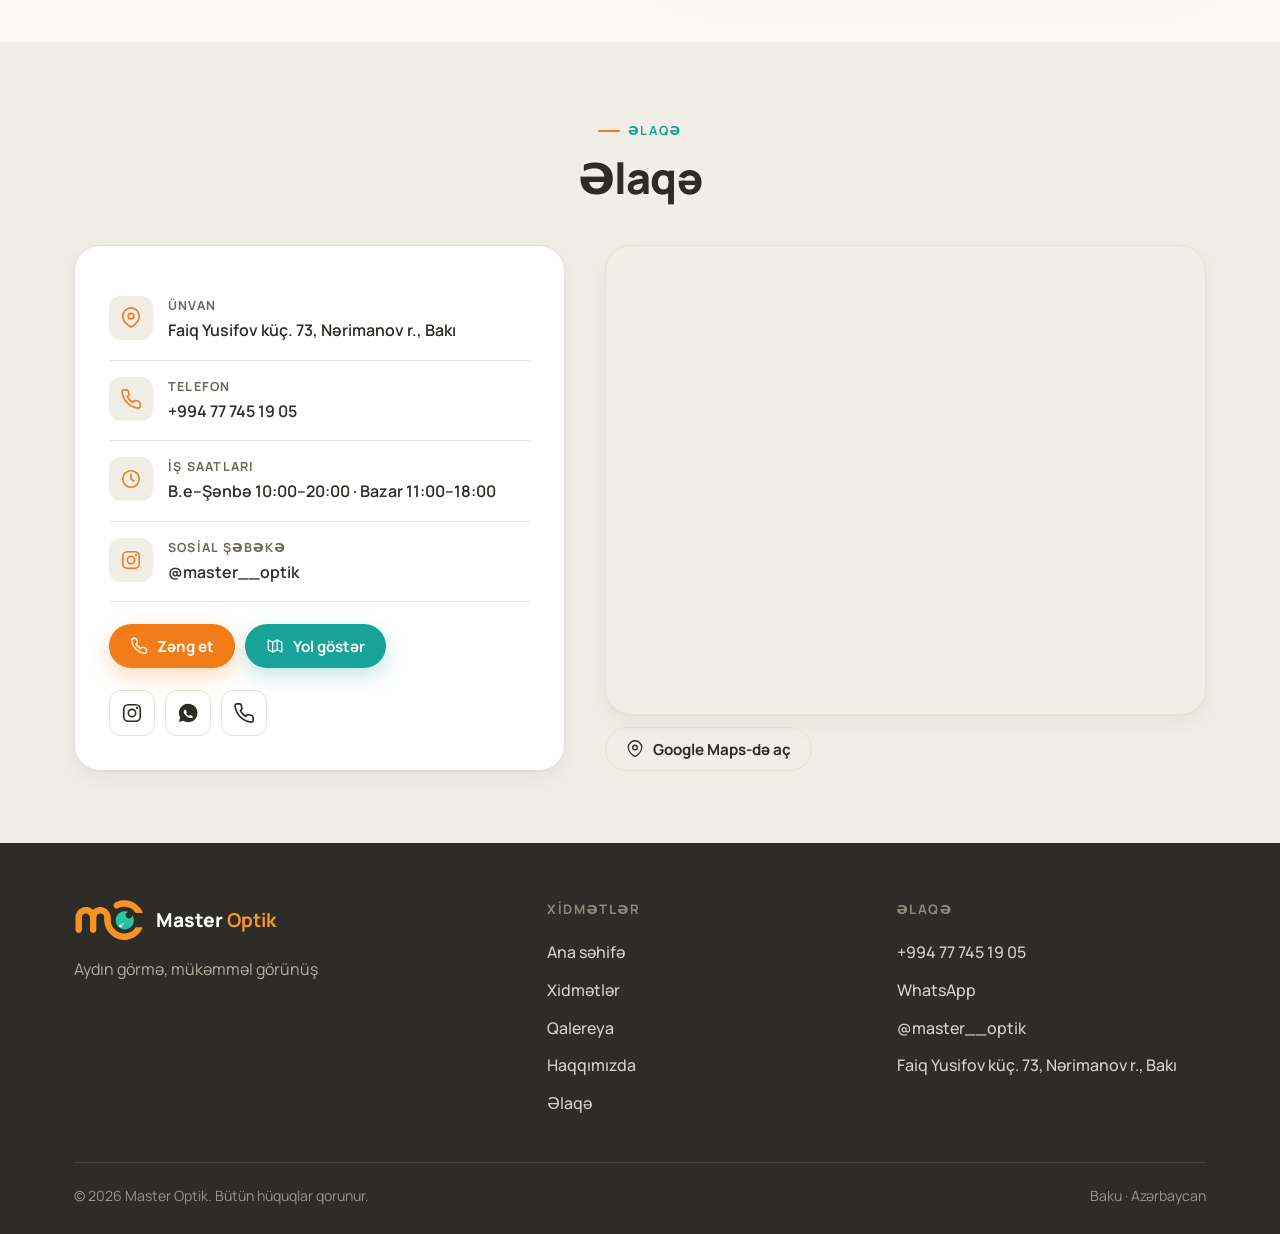
==== commit 03fb1458: "Media QA fixes across designs - images/09.jpg: rotate interior shot upright (was stored 90deg sidewa" ====
--- a/d1/index.html
+++ b/d1/index.html
@@ -178,7 +178,7 @@
   .gallery{background:var(--cream-2)}
   .g-grid{display:grid;grid-template-columns:repeat(3,1fr);gap:16px}
   .g-item{
-    position:relative;border-radius:var(--radius);overflow:hidden;background:#fff;
+    position:relative;margin:0;border-radius:var(--radius);overflow:hidden;background:#fff;
     border:1px solid var(--line);aspect-ratio:1/1;box-shadow:var(--shadow);
   }
   .g-item:nth-child(1),.g-item:nth-child(6),.g-item:nth-child(8){aspect-ratio:1/1.28}
@@ -319,7 +319,7 @@
   /* ---------- Responsive ---------- */
   @media (max-width:980px){
     .hero-grid{grid-template-columns:1fr;gap:40px}
-    .hero-figure{max-width:440px;margin:0 auto}
+    .hero-figure{width:100%;max-width:440px;margin:0 auto}
     .about-grid{grid-template-columns:1fr;gap:34px}
     .contact-grid{grid-template-columns:1fr}
     .svc-grid{grid-template-columns:repeat(2,1fr)}
@@ -526,7 +526,7 @@
         </div>
       </div>
       <div class="about-visual reveal">
-        <img src="../images/02.jpg" alt="" loading="lazy" data-ph="about">
+        <img src="../images/about.jpg" alt="" loading="lazy" data-ph="about">
       </div>
     </div>
   </div>
@@ -768,7 +768,7 @@
 for(let i=1;i<=3;i++){
   const wrap=document.createElement('div');
   wrap.className='reel';
-  wrap.innerHTML='<video controls playsinline preload="metadata" poster="../images/0'+i+'.jpg">'+
+  wrap.innerHTML='<video controls playsinline preload="metadata" poster="../images/reel'+i+'.jpg">'+
     '<source src="../videos/reel'+i+'.mp4" type="video/mp4"></video>';
   reelsGrid.appendChild(wrap);
 }
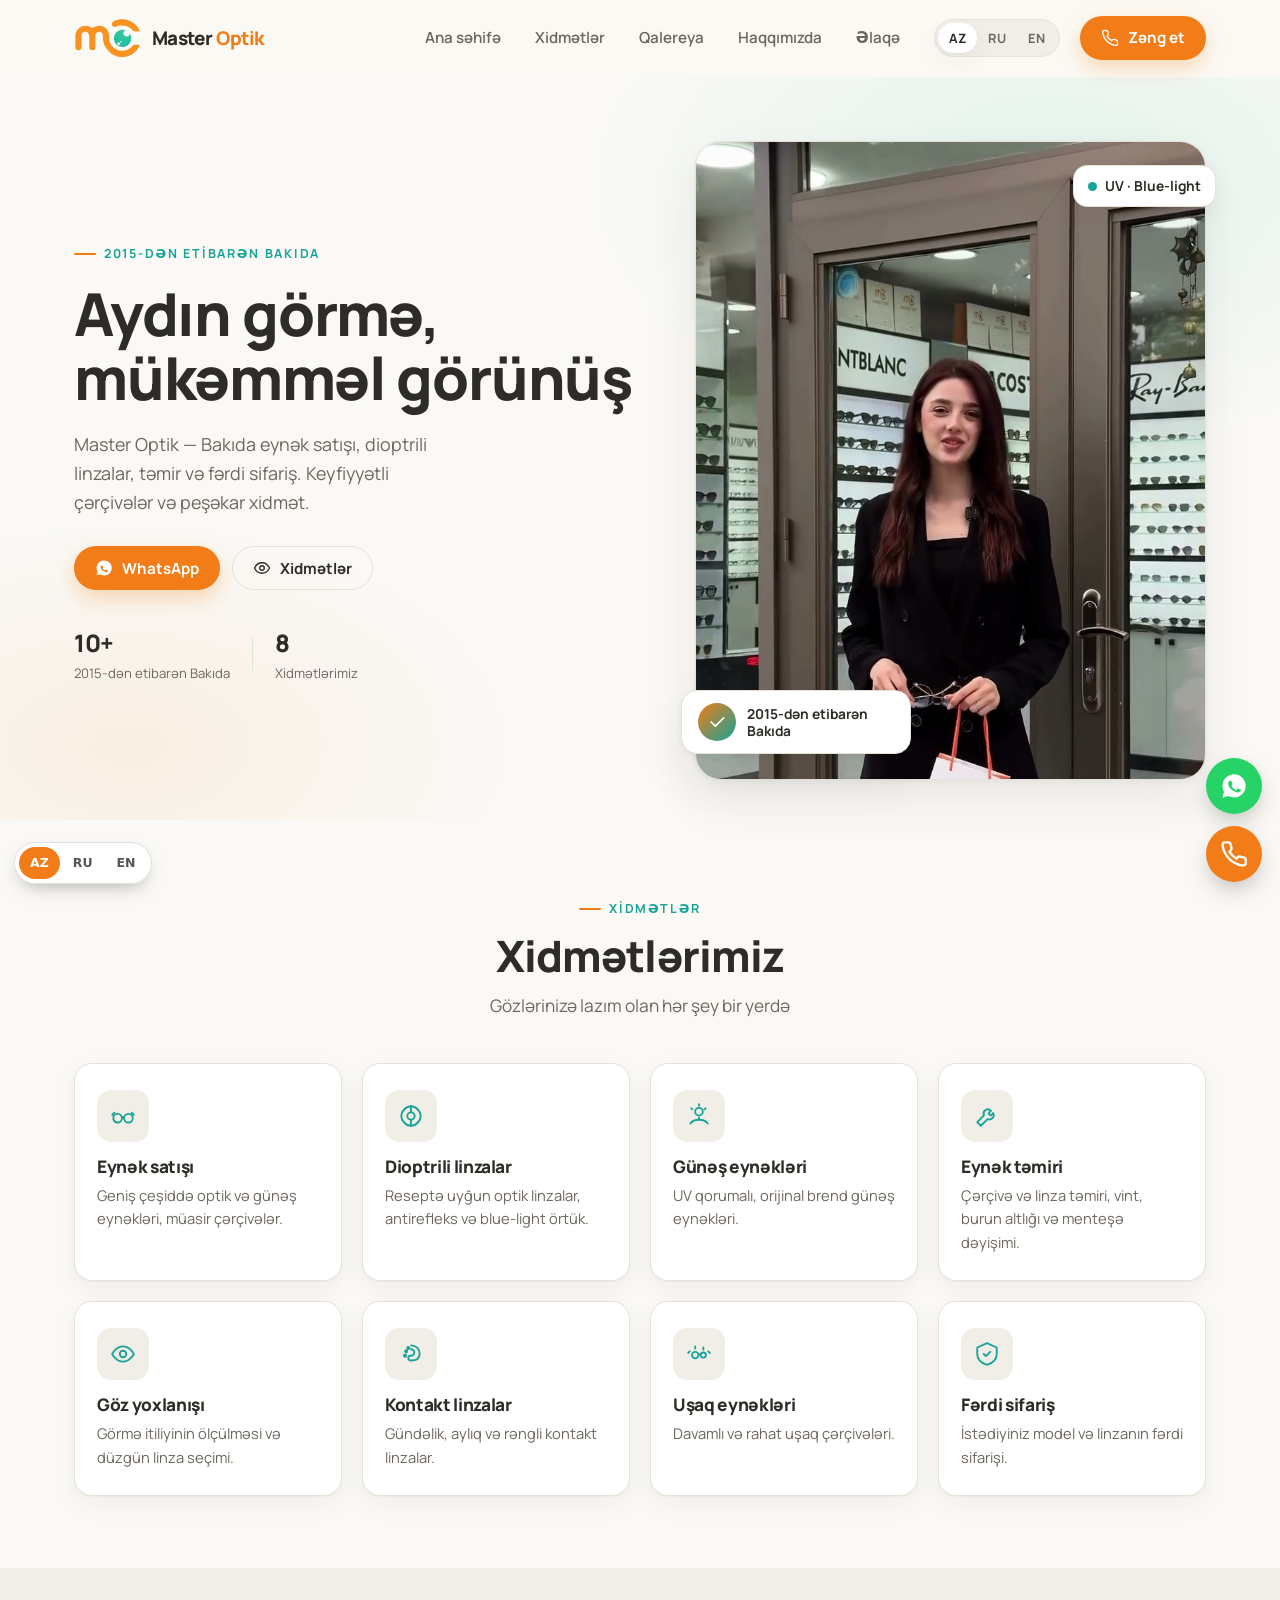
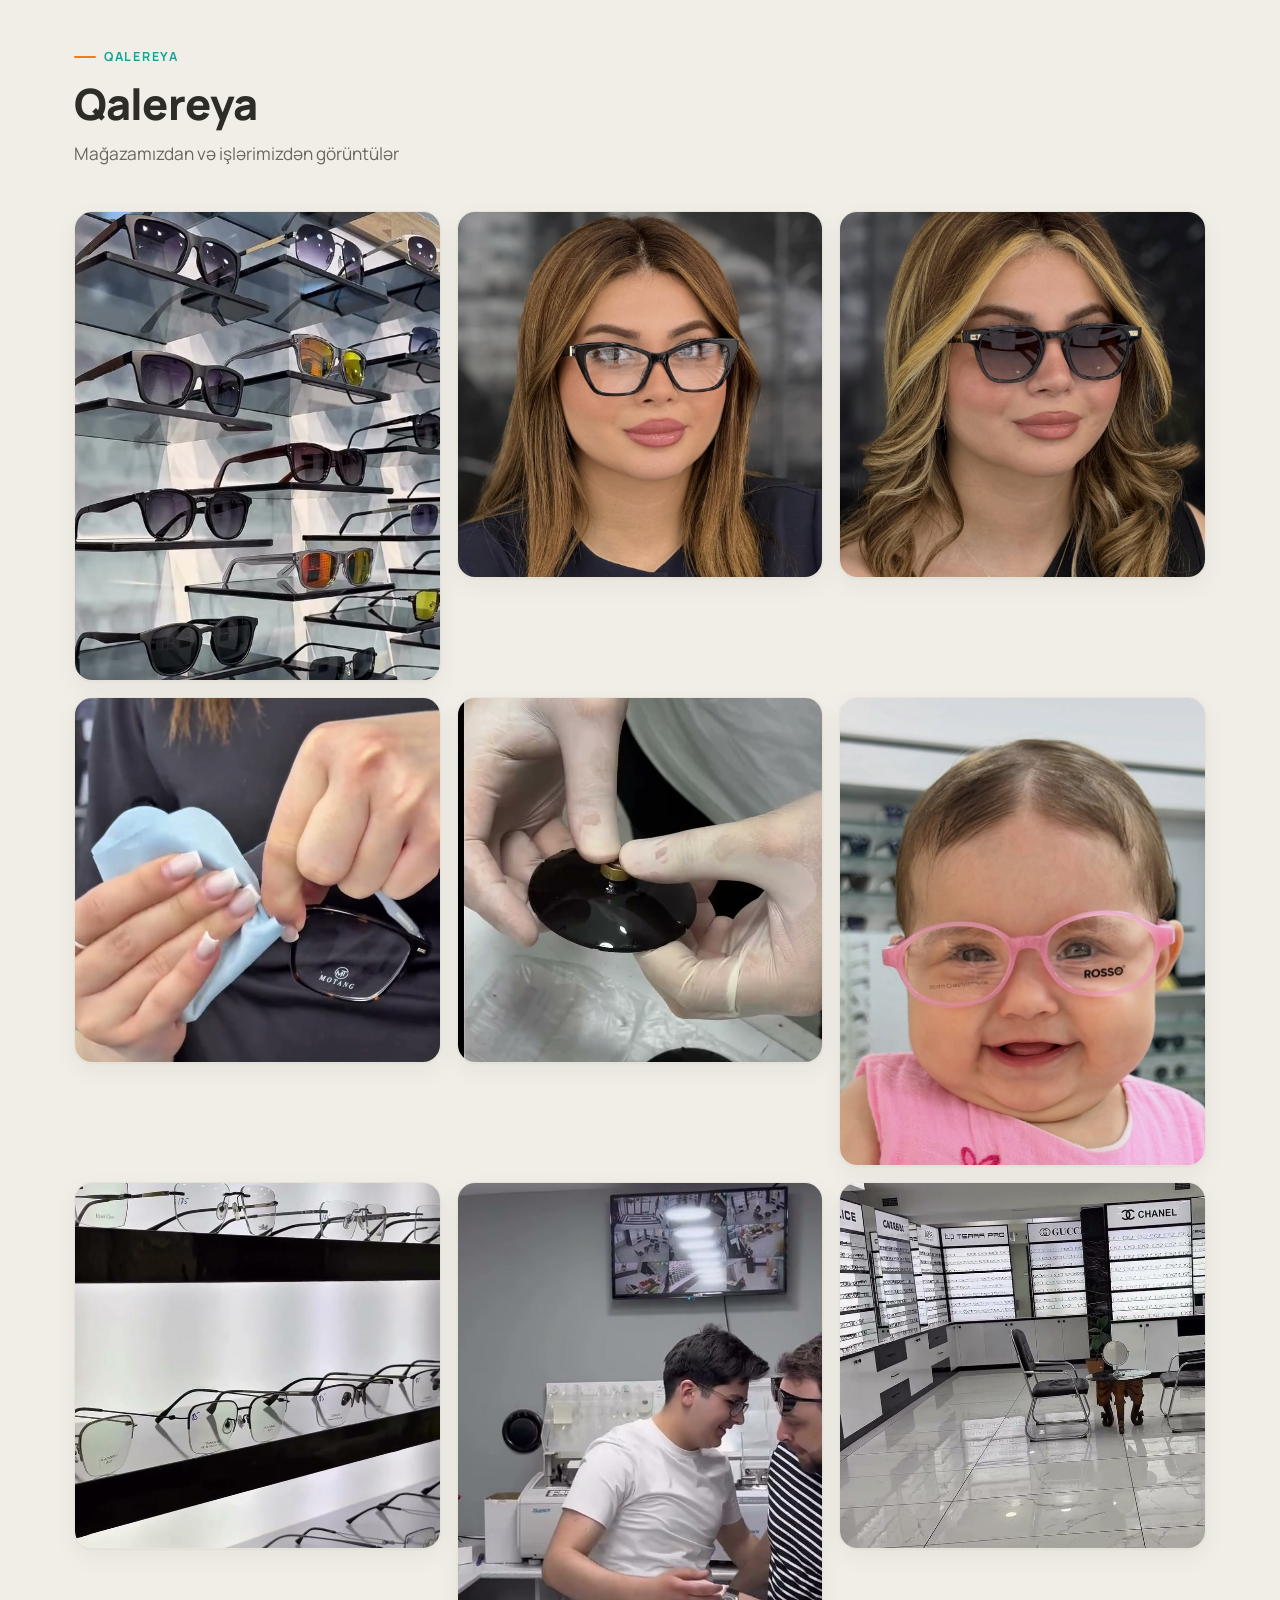
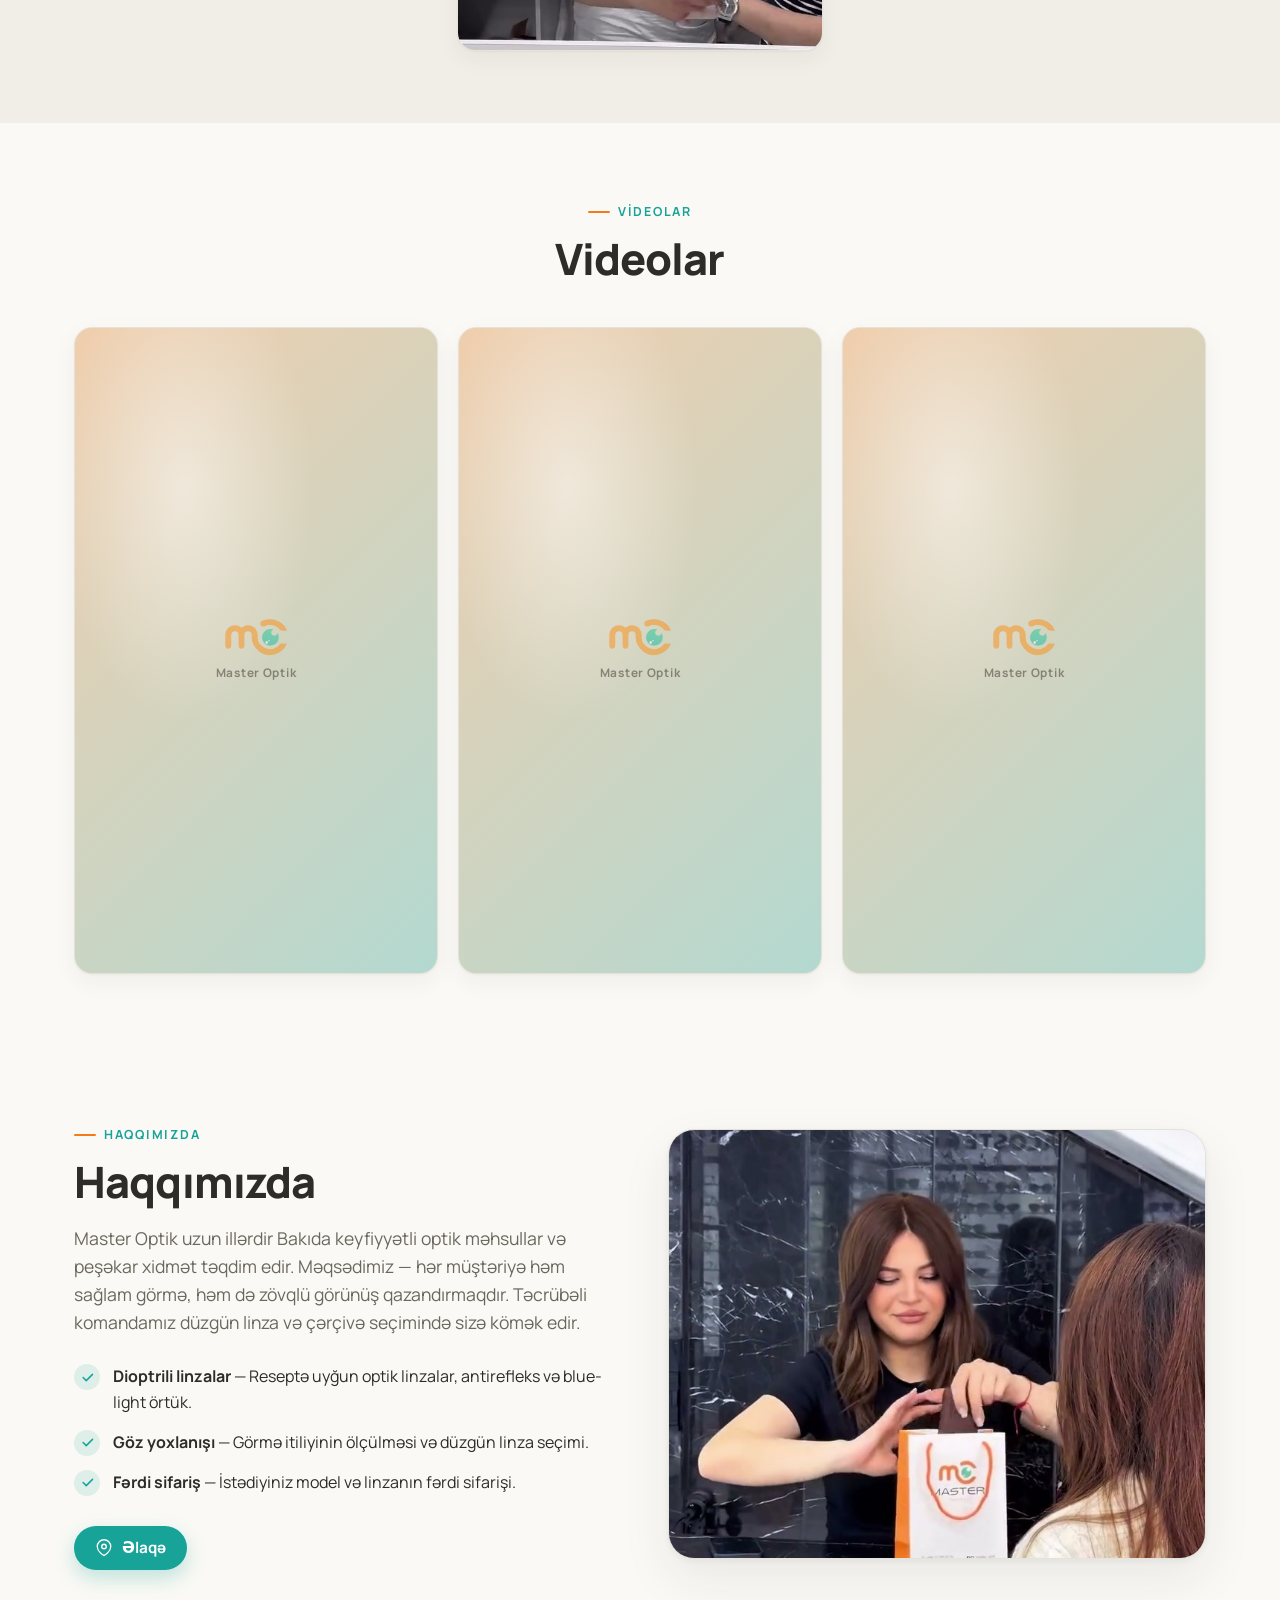
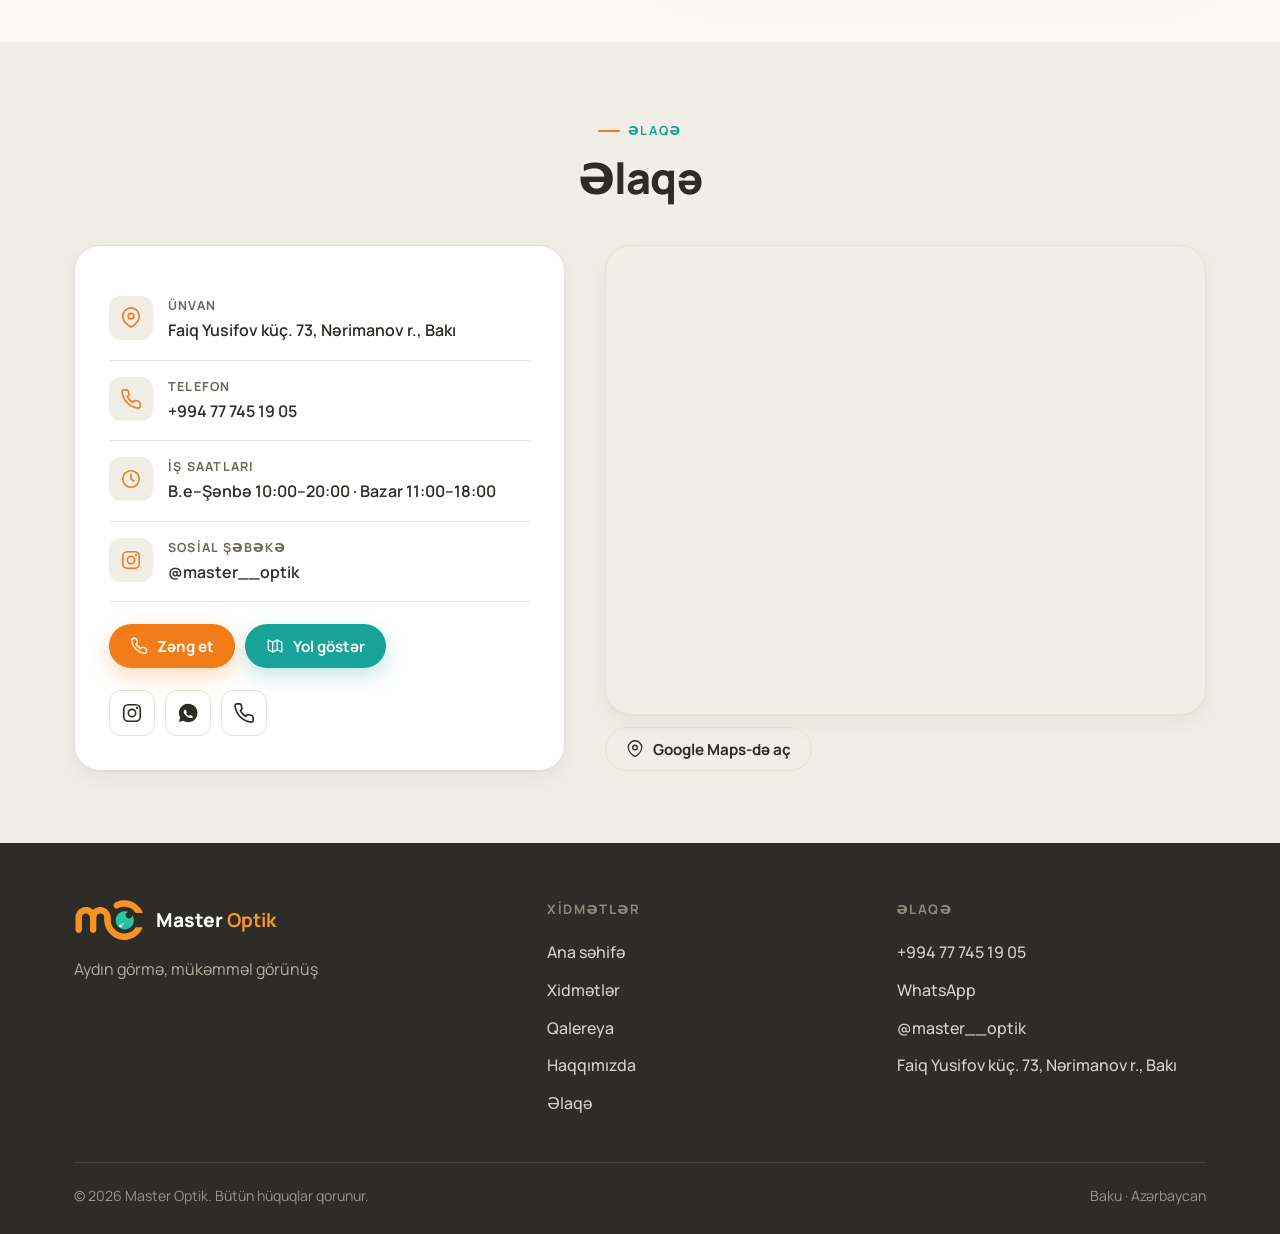
==== commit 57356548: "All 11 designs: WhatsApp/Call buttons, collapsing mobile menu, visible AZ/RU/EN switcher - New share" ====
--- a/d1/index.html
+++ b/d1/index.html
@@ -901,5 +901,25 @@
   document.querySelectorAll('.reveal').forEach(el=>el.classList.add('in'));
 }
 </script>
+<style data-mo-pill>
+.mo-lang{position:fixed;left:14px;bottom:16px;z-index:140;display:flex;gap:2px;background:rgba(255,255,255,.92);backdrop-filter:blur(8px);border:1px solid rgba(0,0,0,.12);border-radius:999px;padding:4px;box-shadow:0 8px 20px -8px rgba(0,0,0,.35);margin-bottom:env(safe-area-inset-bottom)}
+.mo-lang button{border:0;background:transparent;font:700 12.5px/1 system-ui,sans-serif;color:#555;padding:8px 11px;border-radius:999px;cursor:pointer;min-height:32px;-webkit-tap-highlight-color:transparent}
+.mo-lang button[aria-pressed="true"]{background:#f27c17;color:#fff}
+</style>
+<div class="mo-lang" role="group" aria-label="Language" data-mo-ui>
+  <button data-mo-pill-lang="az">AZ</button><button data-mo-pill-lang="ru">RU</button><button data-mo-pill-lang="en">EN</button>
+</div>
+<script data-mo-pill>
+(function(){
+  function sync(){var l='az';try{l=localStorage.getItem('mo_lang')||'az'}catch(e){}
+    document.querySelectorAll('[data-mo-pill-lang]').forEach(function(b){b.setAttribute('aria-pressed',String(b.getAttribute('data-mo-pill-lang')===l))});}
+  document.querySelectorAll('[data-mo-pill-lang]').forEach(function(b){
+    b.addEventListener('click',function(){
+      var t=document.querySelector('[data-lang="'+b.getAttribute('data-mo-pill-lang')+'"]');
+      if(t){t.click()}else{try{localStorage.setItem('mo_lang',b.getAttribute('data-mo-pill-lang'))}catch(e){};location.reload()}
+      sync();});});
+  sync();
+})();
+</script>
 </body>
 </html>
